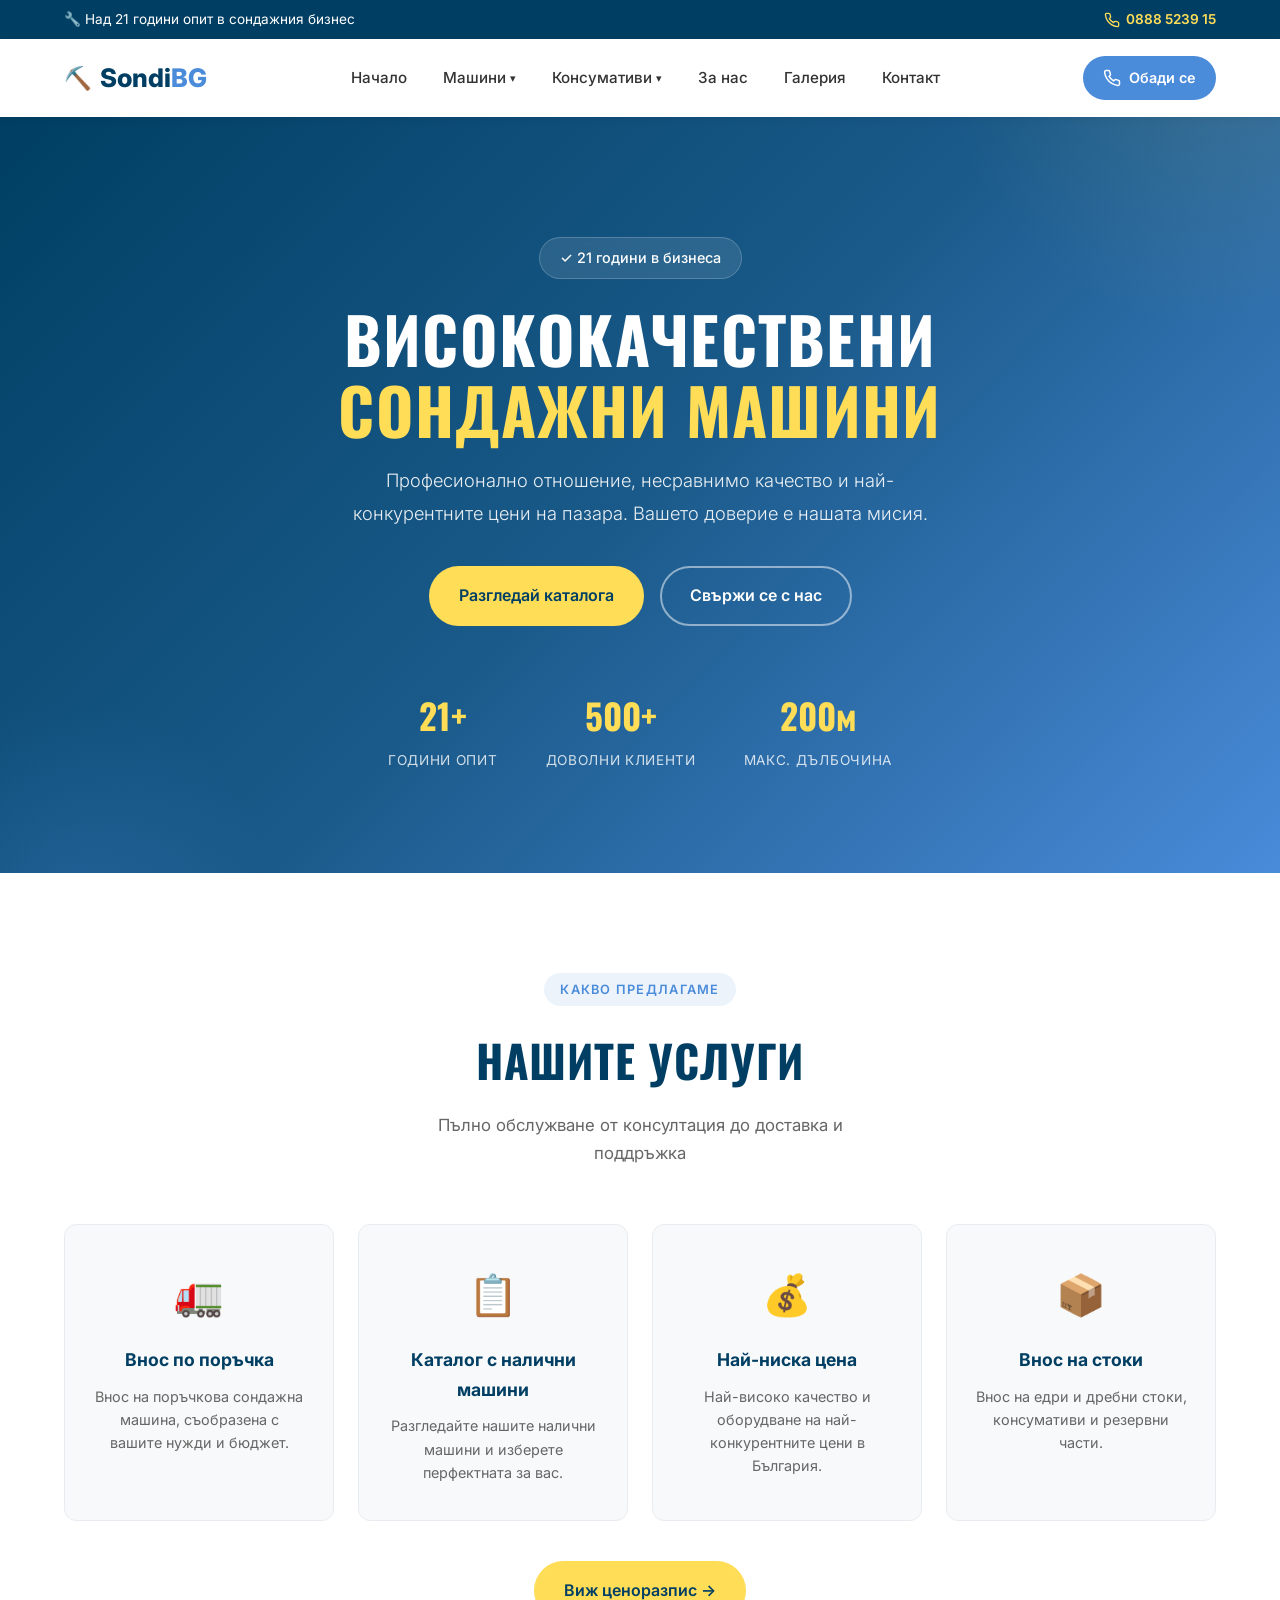
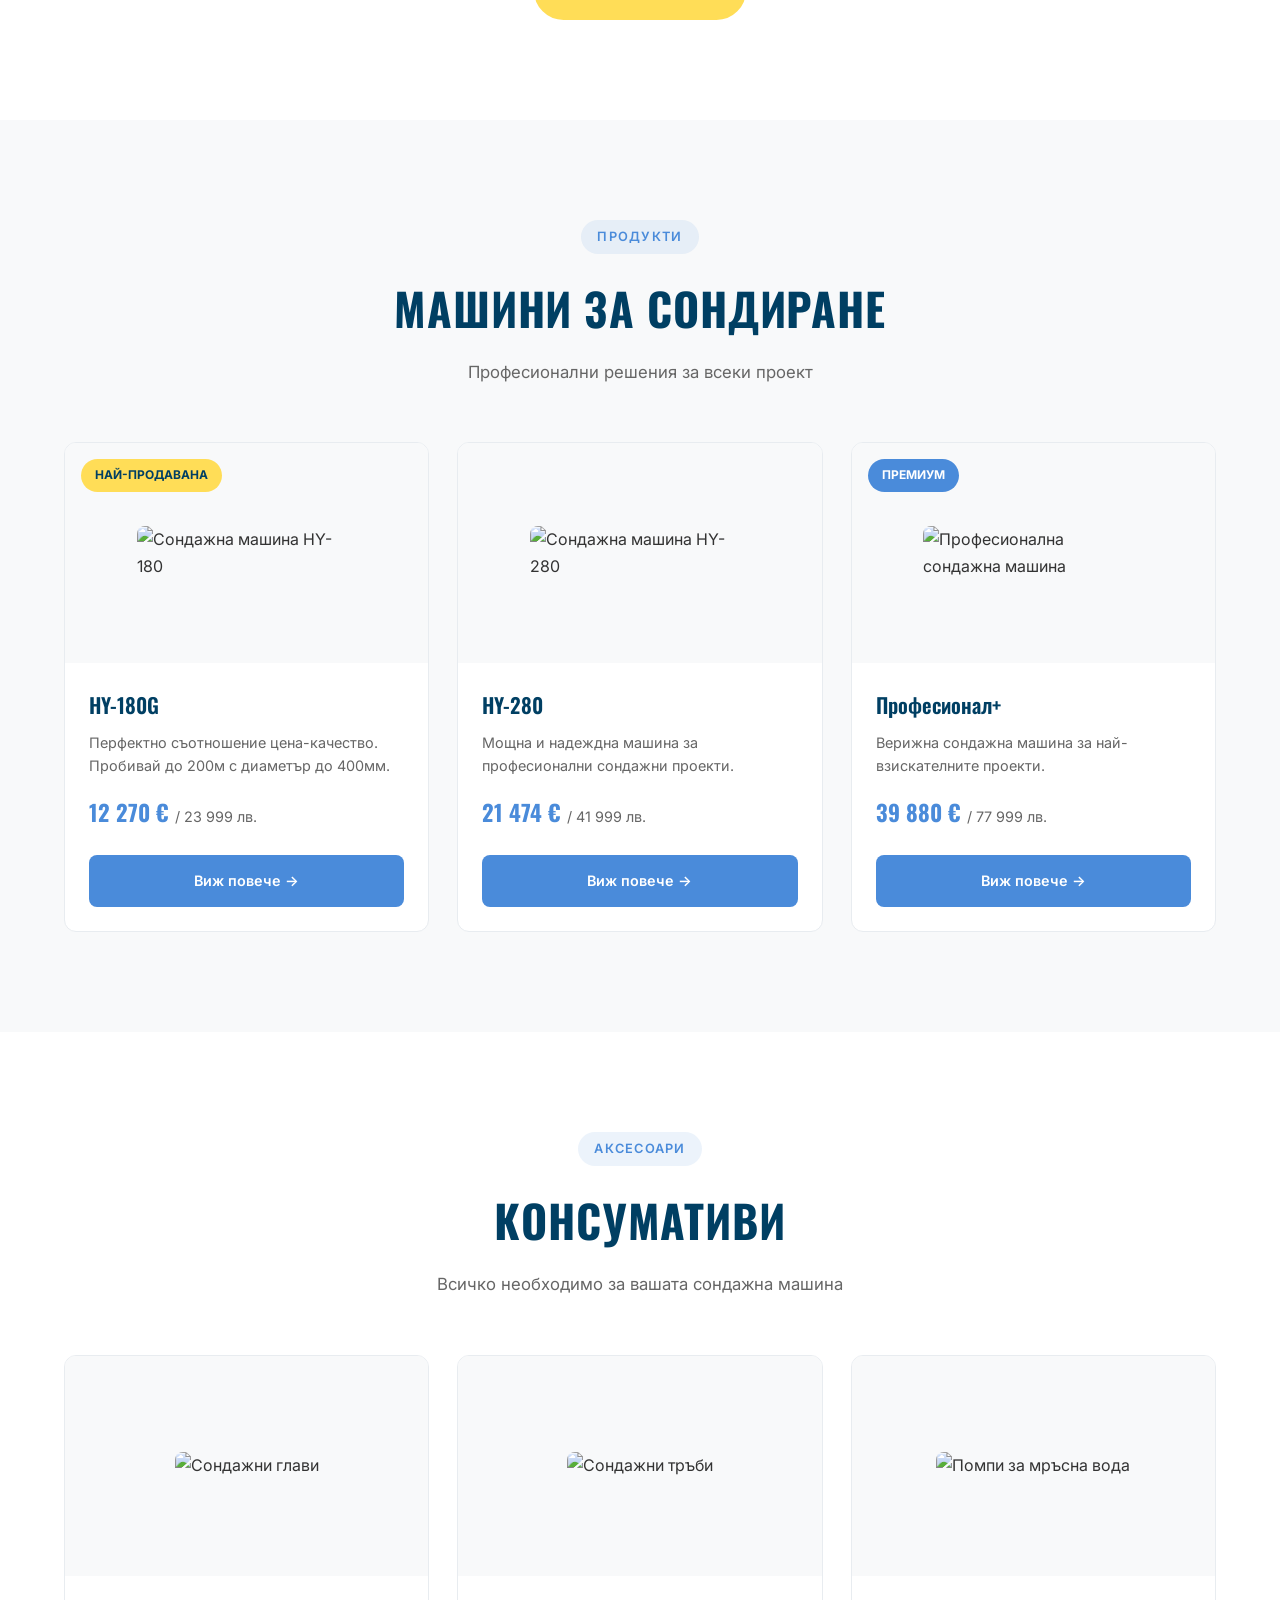
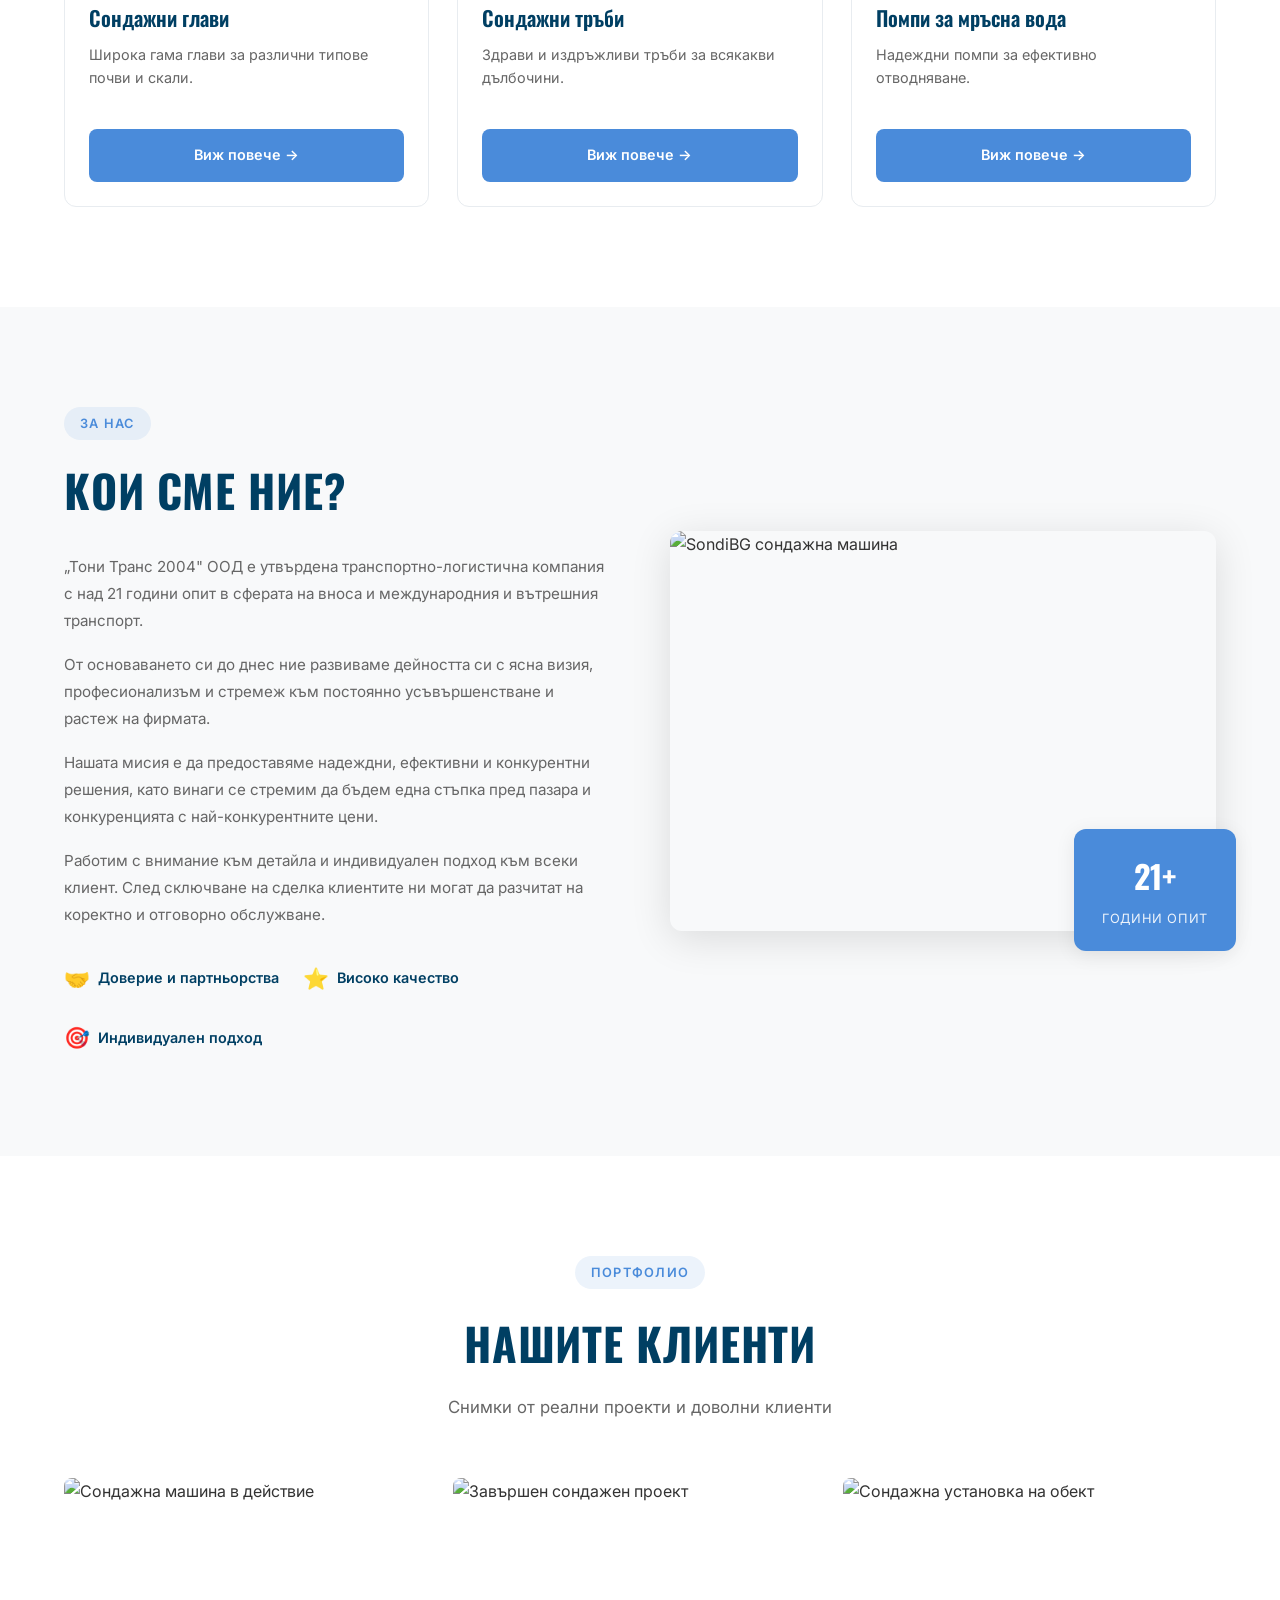
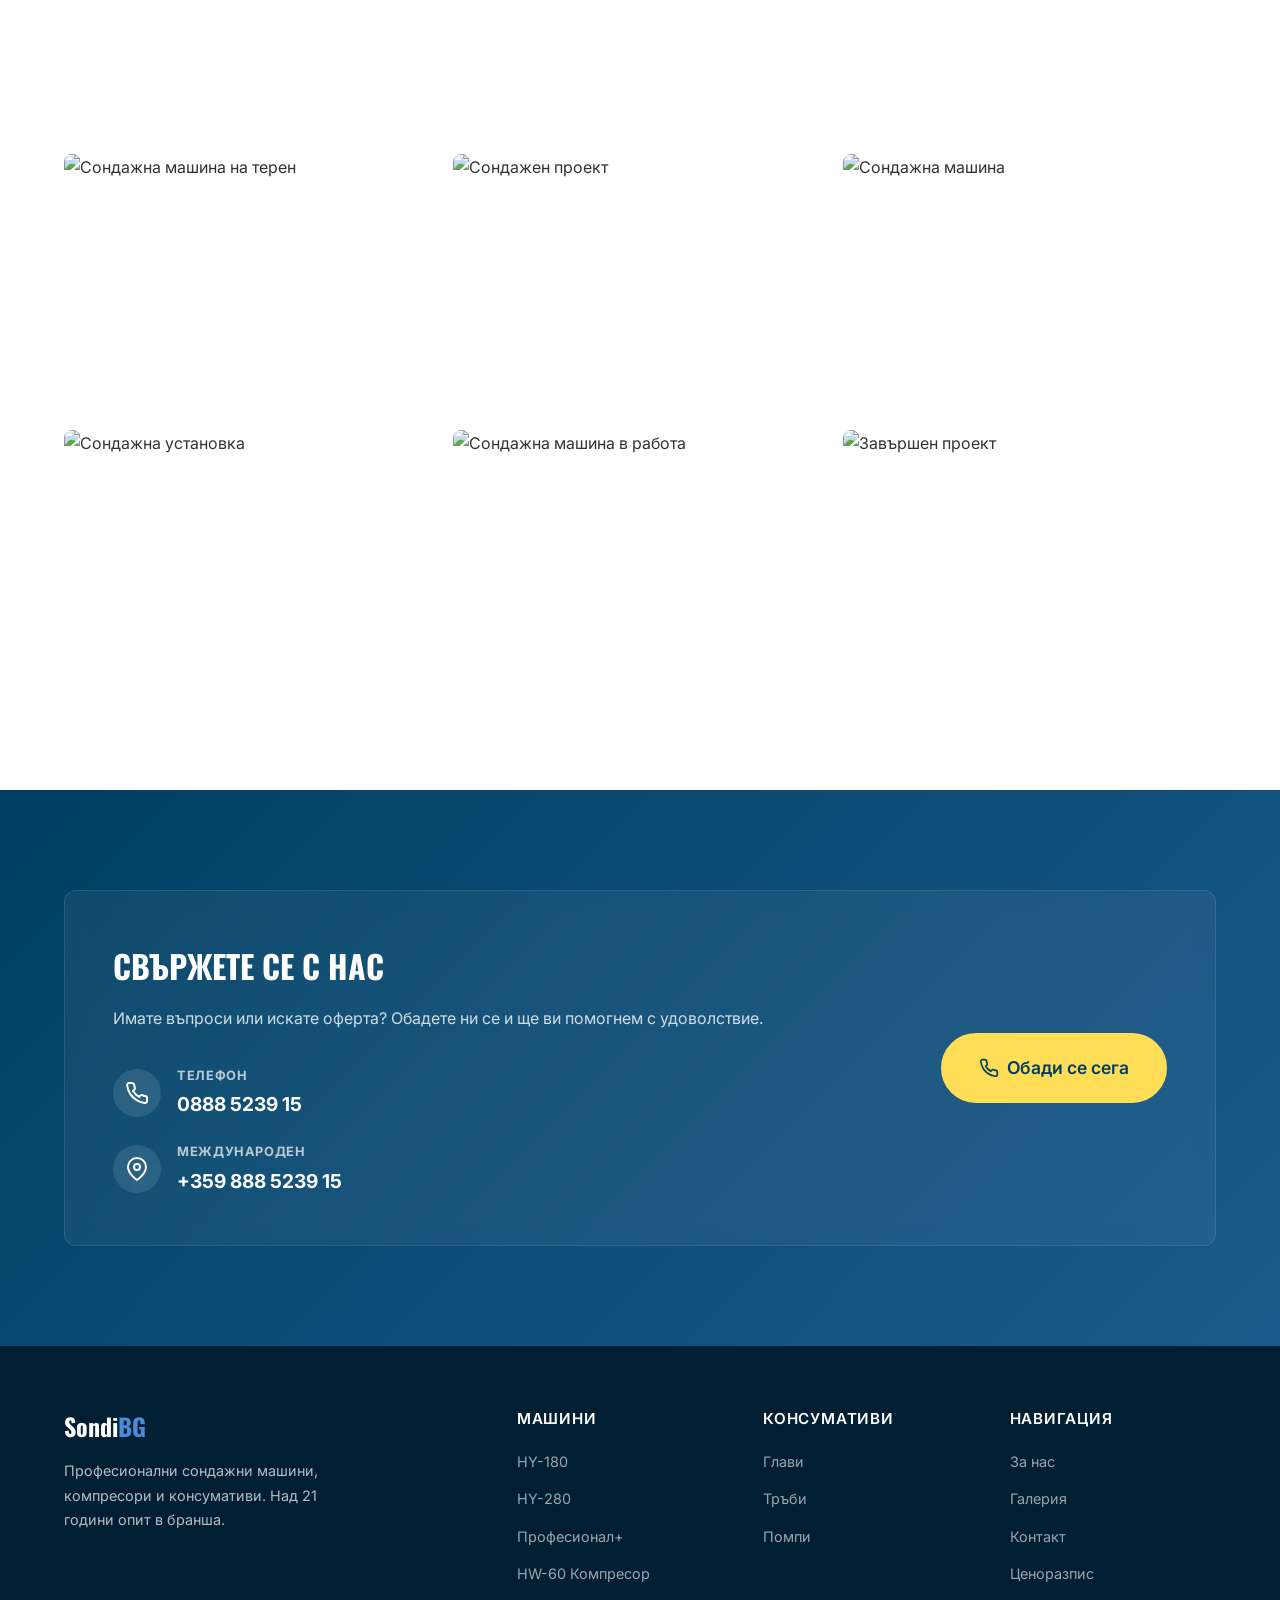
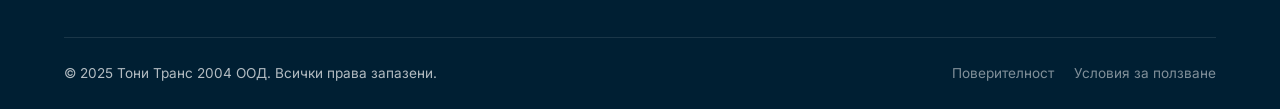
==== index.html @ 7e2c7142 "Add files via upload" ====
<!DOCTYPE html>
<html lang="bg">
<head>
    <meta charset="UTF-8">
    <meta name="viewport" content="width=device-width, initial-scale=1.0">
    <meta http-equiv="X-UA-Compatible" content="IE=edge">
    <meta name="description" content="Професионални сондажни машини за всяка ваша нужда! Над 21 години опит в бранша.">
    <title>SondiBG | Сондажни Машини, Компресори и Консумативи</title>
    <link rel="icon" type="image/png" href="images/favicon.png">
    <link rel="preconnect" href="https://fonts.googleapis.com">
    <link rel="preconnect" href="https://fonts.gstatic.com" crossorigin>
    <link href="https://fonts.googleapis.com/css2?family=Inter:wght@300;400;500;600;700;800;900&family=Oswald:wght@400;500;600;700&display=swap" rel="stylesheet">
    <link rel="stylesheet" href="style.css">
</head>
<body>

    <!-- Top Bar -->
    <div class="top-bar">
        <div class="container top-bar-inner">
            <span class="top-bar-text">🔧 Над 21 години опит в сондажния бизнес</span>
            <a href="tel:+359888523915" class="top-bar-phone">
                <svg width="16" height="16" viewBox="0 0 24 24" fill="none" stroke="currentColor" stroke-width="2">
                    <path d="M22 16.92v3a2 2 0 01-2.18 2 19.79 19.79 0 01-8.63-3.07 19.5 19.5 0 01-6-6 19.79 19.79 0 01-3.07-8.67A2 2 0 014.11 2h3a2 2 0 012 1.72c.127.96.361 1.903.7 2.81a2 2 0 01-.45 2.11L8.09 9.91a16 16 0 006 6l1.27-1.27a2 2 0 012.11-.45c.907.339 1.85.573 2.81.7A2 2 0 0122 16.92z"/>
                </svg>
                0888 5239 15
            </a>
        </div>
    </div>

    <!-- Header / Navigation -->
    <header class="header" id="header">
        <div class="container header-inner">
            <a href="./" class="logo">
                <span class="logo-icon">⛏️</span>
                <span class="logo-text">Sondi<span class="logo-accent">BG</span></span>
            </a>

            <nav class="nav" id="nav">
                <ul class="nav-list">
                    <li class="nav-item">
                        <a href="./" class="nav-link">Начало</a>
                    </li>
                    <li class="nav-item has-dropdown">
                        <a href="#machines" class="nav-link">Машини <span class="arrow">▾</span></a>
                        <ul class="dropdown">
                            <li><a href="./hy180">HY-180</a></li>
                            <li><a href="./hy280">HY-280</a></li>
                            <li><a href="./profesional">Професионал+</a></li>
                            <li><a href="./hw60">HW-60 Компресор</a></li>
                        </ul>
                    </li>
                    <li class="nav-item has-dropdown">
                        <a href="#consumables" class="nav-link">Консумативи <span class="arrow">▾</span></a>
                        <ul class="dropdown">
                            <li><a href="./glavi">Глави</a></li>
                            <li><a href="./trabi">Тръби</a></li>
                            <li><a href="./pompi">Помпи</a></li>
                        </ul>
                    </li>
                    <li class="nav-item"><a href="#about" class="nav-link">За нас</a></li>
                    <li class="nav-item"><a href="#gallery" class="nav-link">Галерия</a></li>
                    <li class="nav-item"><a href="#contact" class="nav-link">Контакт</a></li>
                </ul>
            </nav>

            <a href="tel:+359888523915" class="header-cta">
                <svg width="18" height="18" viewBox="0 0 24 24" fill="none" stroke="currentColor" stroke-width="2">
                    <path d="M22 16.92v3a2 2 0 01-2.18 2 19.79 19.79 0 01-8.63-3.07 19.5 19.5 0 01-6-6 19.79 19.79 0 01-3.07-8.67A2 2 0 014.11 2h3a2 2 0 012 1.72c.127.96.361 1.903.7 2.81a2 2 0 01-.45 2.11L8.09 9.91a16 16 0 006 6l1.27-1.27a2 2 0 012.11-.45c.907.339 1.85.573 2.81.7A2 2 0 0122 16.92z"/>
                </svg>
                Обади се
            </a>

            <button class="mobile-toggle" id="mobileToggle" aria-label="Toggle menu">
                <span></span><span></span><span></span>
            </button>
        </div>
    </header>

    <main>
        <!-- Hero Section -->
        <section class="hero">
            <div class="hero-overlay"></div>
            <div class="container hero-content">
                <span class="hero-badge">✓ 21 години в бизнеса</span>
                <h1 class="hero-title">Висококачествени<br><span class="highlight">Сондажни Машини</span></h1>
                <p class="hero-subtitle">Професионално отношение, несравнимо качество и най-конкурентните цени на пазара. Вашето доверие е нашата мисия.</p>
                <div class="hero-actions">
                    <a href="#machines" class="btn btn-primary">Разгледай каталога</a>
                    <a href="#contact" class="btn btn-outline">Свържи се с нас</a>
                </div>
                <div class="hero-stats">
                    <div class="stat">
                        <span class="stat-number">21+</span>
                        <span class="stat-label">Години опит</span>
                    </div>
                    <div class="stat">
                        <span class="stat-number">500+</span>
                        <span class="stat-label">Доволни клиенти</span>
                    </div>
                    <div class="stat">
                        <span class="stat-number">200м</span>
                        <span class="stat-label">Макс. дълбочина</span>
                    </div>
                </div>
            </div>
        </section>

        <!-- Services / Features -->
        <section class="features" id="services">
            <div class="container">
                <div class="section-header">
                    <span class="section-tag">Какво предлагаме</span>
                    <h2 class="section-title">Нашите услуги</h2>
                    <p class="section-desc">Пълно обслужване от консултация до доставка и поддръжка</p>
                </div>
                <div class="features-grid">
                    <div class="feature-card">
                        <div class="feature-icon">🚛</div>
                        <h3>Внос по поръчка</h3>
                        <p>Внос на поръчкова сондажна машина, съобразена с вашите нужди и бюджет.</p>
                    </div>
                    <div class="feature-card">
                        <div class="feature-icon">📋</div>
                        <h3>Каталог с налични машини</h3>
                        <p>Разгледайте нашите налични машини и изберете перфектната за вас.</p>
                    </div>
                    <div class="feature-card">
                        <div class="feature-icon">💰</div>
                        <h3>Най-ниска цена</h3>
                        <p>Най-високо качество и оборудване на най-конкурентните цени в България.</p>
                    </div>
                    <div class="feature-card">
                        <div class="feature-icon">📦</div>
                        <h3>Внос на стоки</h3>
                        <p>Внос на едри и дребни стоки, консумативи и резервни части.</p>
                    </div>
                </div>
                <div class="features-cta">
                    <a href="list" class="btn btn-primary">Виж ценоразпис →</a>
                </div>
            </div>
        </section>

        <!-- Machines Section -->
        <section class="machines" id="machines">
            <div class="container">
                <div class="section-header">
                    <span class="section-tag">Продукти</span>
                    <h2 class="section-title">Машини за сондиране</h2>
                    <p class="section-desc">Професионални решения за всеки проект</p>
                </div>
                <div class="cards-grid">
                    <div class="product-card">
                        <div class="product-badge">Най-продавана</div>
                        <div class="product-image">
                            <img src="images/hy-180g.JPG" alt="Сондажна машина HY-180">
                        </div>
                        <div class="product-info">
                            <h3>HY-180G</h3>
                            <p class="product-desc">Перфектно съотношение цена-качество. Пробивай до 200м с диаметър до 400мм.</p>
                            <div class="product-price">
                                <span class="price-main">12 270 €</span>
                                <span class="price-local">/ 23 999 лв.</span>
                            </div>
                        </div>
                        <div class="product-footer">
                            <a href="./hy180" class="btn btn-card">Виж повече →</a>
                        </div>
                    </div>

                    <div class="product-card">
                        <div class="product-image">
                            <img src="images/HY-280.JPG" alt="Сондажна машина HY-280">
                        </div>
                        <div class="product-info">
                            <h3>HY-280</h3>
                            <p class="product-desc">Мощна и надеждна машина за професионални сондажни проекти.</p>
                            <div class="product-price">
                                <span class="price-main">21 474 €</span>
                                <span class="price-local">/ 41 999 лв.</span>
                            </div>
                        </div>
                        <div class="product-footer">
                            <a href="./hy280" class="btn btn-card">Виж повече →</a>
                        </div>
                    </div>

                    <div class="product-card">
                        <div class="product-badge premium">Премиум</div>
                        <div class="product-image">
                            <img src="images/professional.JPG" alt="Професионална сондажна машина">
                        </div>
                        <div class="product-info">
                            <h3>Професионал+</h3>
                            <p class="product-desc">Верижна сондажна машина за най-взискателните проекти.</p>
                            <div class="product-price">
                                <span class="price-main">39 880 €</span>
                                <span class="price-local">/ 77 999 лв.</span>
                            </div>
                        </div>
                        <div class="product-footer">
                            <a href="./profesional" class="btn btn-card">Виж повече →</a>
                        </div>
                    </div>
                </div>
            </div>
        </section>

        <!-- Consumables Section -->
        <section class="consumables" id="consumables">
            <div class="container">
                <div class="section-header">
                    <span class="section-tag">Аксесоари</span>
                    <h2 class="section-title">Консумативи</h2>
                    <p class="section-desc">Всичко необходимо за вашата сондажна машина</p>
                </div>
                <div class="cards-grid">
                    <div class="product-card">
                        <div class="product-image">
                            <img src="images/glava1.JPG" alt="Сондажни глави">
                        </div>
                        <div class="product-info">
                            <h3>Сондажни глави</h3>
                            <p class="product-desc">Широка гама глави за различни типове почви и скали.</p>
                        </div>
                        <div class="product-footer">
                            <a href="./glavi" class="btn btn-card">Виж повече →</a>
                        </div>
                    </div>

                    <div class="product-card">
                        <div class="product-image">
                            <img src="images/trabi.JPG" alt="Сондажни тръби">
                        </div>
                        <div class="product-info">
                            <h3>Сондажни тръби</h3>
                            <p class="product-desc">Здрави и издръжливи тръби за всякакви дълбочини.</p>
                        </div>
                        <div class="product-footer">
                            <a href="./trabi" class="btn btn-card">Виж повече →</a>
                        </div>
                    </div>

                    <div class="product-card">
                        <div class="product-image">
                            <img src="images/pompa.JPG" alt="Помпи за мръсна вода">
                        </div>
                        <div class="product-info">
                            <h3>Помпи за мръсна вода</h3>
                            <p class="product-desc">Надеждни помпи за ефективно отводняване.</p>
                        </div>
                        <div class="product-footer">
                            <a href="./pompi" class="btn btn-card">Виж повече →</a>
                        </div>
                    </div>
                </div>
            </div>
        </section>

        <!-- About Section -->
        <section class="about" id="about">
            <div class="container">
                <div class="about-grid">
                    <div class="about-content">
                        <span class="section-tag">За нас</span>
                        <h2 class="section-title">Кои сме ние?</h2>
                        <p>„Тони Транс 2004" ООД е утвърдена транспортно-логистична компания с над 21 години опит в сферата на вноса и международния и вътрешния транспорт.</p>
                        <p>От основаването си до днес ние развиваме дейността си с ясна визия, професионализъм и стремеж към постоянно усъвършенстване и растеж на фирмата.</p>
                        <p>Нашата мисия е да предоставяме надеждни, ефективни и конкурентни решения, като винаги се стремим да бъдем една стъпка пред пазара и конкуренцията с най-конкурентните цени.</p>
                        <p>Работим с внимание към детайла и индивидуален подход към всеки клиент. След сключване на сделка клиентите ни могат да разчитат на коректно и отговорно обслужване.</p>
                        <div class="about-values">
                            <div class="value-item">
                                <span class="value-icon">🤝</span>
                                <span>Доверие и партньорства</span>
                            </div>
                            <div class="value-item">
                                <span class="value-icon">⭐</span>
                                <span>Високо качество</span>
                            </div>
                            <div class="value-item">
                                <span class="value-icon">🎯</span>
                                <span>Индивидуален подход</span>
                            </div>
                        </div>
                    </div>
                    <div class="about-image">
                        <img src="images/hy-180g.JPG" alt="SondiBG сондажна машина">
                        <div class="about-image-badge">
                            <span class="badge-number">21+</span>
                            <span class="badge-text">години опит</span>
                        </div>
                    </div>
                </div>
            </div>
        </section>

        <!-- Gallery Section -->
        <section class="gallery" id="gallery">
            <div class="container">
                <div class="section-header">
                    <span class="section-tag">Портфолио</span>
                    <h2 class="section-title">Нашите клиенти</h2>
                    <p class="section-desc">Снимки от реални проекти и доволни клиенти</p>
                </div>
                <div class="gallery-grid">
                    <div class="gallery-item"><img src="images/drill1.jpeg" alt="Сондажна машина в действие"></div>
                    <div class="gallery-item"><img src="images/drill2.jpeg" alt="Завършен сондажен проект"></div>
                    <div class="gallery-item"><img src="images/drill3.jpeg" alt="Сондажна установка на обект"></div>
                    <div class="gallery-item"><img src="images/drill4.jpeg" alt="Сондажна машина на терен"></div>
                    <div class="gallery-item"><img src="images/drill5.jpeg" alt="Сондажен проект"></div>
                    <div class="gallery-item"><img src="images/drill6.jpeg" alt="Сондажна машина"></div>
                    <div class="gallery-item"><img src="images/drill7.jpeg" alt="Сондажна установка"></div>
                    <div class="gallery-item"><img src="images/drill9.JPG" alt="Сондажна машина в работа"></div>
                    <div class="gallery-item"><img src="images/drill10.JPG" alt="Завършен проект"></div>
                </div>
            </div>
        </section>

        <!-- Contact / CTA Section -->
        <section class="contact" id="contact">
            <div class="container">
                <div class="contact-card">
                    <div class="contact-info">
                        <h2>Свържете се с нас</h2>
                        <p>Имате въпроси или искате оферта? Обадете ни се и ще ви помогнем с удоволствие.</p>
                        <div class="contact-methods">
                            <a href="tel:+359888523915" class="contact-method">
                                <div class="contact-icon">
                                    <svg width="24" height="24" viewBox="0 0 24 24" fill="none" stroke="currentColor" stroke-width="2">
                                        <path d="M22 16.92v3a2 2 0 01-2.18 2 19.79 19.79 0 01-8.63-3.07 19.5 19.5 0 01-6-6 19.79 19.79 0 01-3.07-8.67A2 2 0 014.11 2h3a2 2 0 012 1.72c.127.96.361 1.903.7 2.81a2 2 0 01-.45 2.11L8.09 9.91a16 16 0 006 6l1.27-1.27a2 2 0 012.11-.45c.907.339 1.85.573 2.81.7A2 2 0 0122 16.92z"/>
                                    </svg>
                                </div>
                                <div>
                                    <strong>Телефон</strong>
                                    <span>0888 5239 15</span>
                                </div>
                            </a>
                            <a href="tel:+359888523915" class="contact-method">
                                <div class="contact-icon">
                                    <svg width="24" height="24" viewBox="0 0 24 24" fill="none" stroke="currentColor" stroke-width="2">
                                        <path d="M21 10c0 7-9 13-9 13s-9-6-9-13a9 9 0 0118 0z"/><circle cx="12" cy="10" r="3"/>
                                    </svg>
                                </div>
                                <div>
                                    <strong>Международен</strong>
                                    <span>+359 888 5239 15</span>
                                </div>
                            </a>
                        </div>
                    </div>
                    <div class="contact-cta">
                        <a href="tel:+359888523915" class="btn btn-primary btn-large">
                            <svg width="20" height="20" viewBox="0 0 24 24" fill="none" stroke="currentColor" stroke-width="2">
                                <path d="M22 16.92v3a2 2 0 01-2.18 2 19.79 19.79 0 01-8.63-3.07 19.5 19.5 0 01-6-6 19.79 19.79 0 01-3.07-8.67A2 2 0 014.11 2h3a2 2 0 012 1.72c.127.96.361 1.903.7 2.81a2 2 0 01-.45 2.11L8.09 9.91a16 16 0 006 6l1.27-1.27a2 2 0 012.11-.45c.907.339 1.85.573 2.81.7A2 2 0 0122 16.92z"/>
                            </svg>
                            Обади се сега
                        </a>
                    </div>
                </div>
            </div>
        </section>
    </main>

    <!-- Footer -->
    <footer class="footer">
        <div class="container">
            <div class="footer-grid">
                <div class="footer-brand">
                    <a href="./" class="footer-logo">Sondi<span>BG</span></a>
                    <p>Професионални сондажни машини, компресори и консумативи. Над 21 години опит в бранша.</p>
                </div>
                <div class="footer-links">
                    <h4>Машини</h4>
                    <ul>
                        <li><a href="./hy180">HY-180</a></li>
                        <li><a href="./hy280">HY-280</a></li>
                        <li><a href="./profesional">Професионал+</a></li>
                        <li><a href="./hw60">HW-60 Компресор</a></li>
                    </ul>
                </div>
                <div class="footer-links">
                    <h4>Консумативи</h4>
                    <ul>
                        <li><a href="./glavi">Глави</a></li>
                        <li><a href="./trabi">Тръби</a></li>
                        <li><a href="./pompi">Помпи</a></li>
                    </ul>
                </div>
                <div class="footer-links">
                    <h4>Навигация</h4>
                    <ul>
                        <li><a href="#about">За нас</a></li>
                        <li><a href="#gallery">Галерия</a></li>
                        <li><a href="#contact">Контакт</a></li>
                        <li><a href="list">Ценоразпис</a></li>
                    </ul>
                </div>
            </div>
            <div class="footer-bottom">
                <p>&copy; 2025 Тони Транс 2004 ООД. Всички права запазени.</p>
                <div class="footer-legal">
                    <a href="#">Поверителност</a>
                    <a href="#">Условия за ползване</a>
                </div>
            </div>
        </div>
    </footer>

    <!-- Lightbox -->
    <div id="lightbox-overlay" class="lightbox" style="display:none;">
        <button class="lightbox-close" aria-label="Затвори">×</button>
        <img id="lightbox-img" src="" alt="Увеличена снимка">
        <div class="lightbox-nav">
            <button class="lightbox-prev" aria-label="Предишна">‹</button>
            <button class="lightbox-next" aria-label="Следваща">›</button>
        </div>
    </div>

    <script src="index.js"></script>
</body>
</html>
---- style.css ----
/* ============================================
   SondiBG - Professional Stylesheet
   Colors: #4a8bda (primary), #003f63 (dark), 
           #ffdd57 (accent), #f8f9fa (bg)
   ============================================ */

/* === CSS Variables === */
:root {
    --primary: #4a8bda;
    --primary-dark: #3a74b8;
    --primary-light: #6ba3e8;
    --dark: #003f63;
    --accent: #ffdd57;
    --accent-hover: #ffc107;
    --bg: #f8f9fa;
    --white: #ffffff;
    --text: #333333;
    --text-light: #666666;
    --border: #e8ecf0;
    --shadow-sm: 0 2px 8px rgba(0, 0, 0, 0.06);
    --shadow-md: 0 4px 20px rgba(0, 0, 0, 0.08);
    --shadow-lg: 0 8px 40px rgba(0, 0, 0, 0.12);
    --radius: 12px;
    --radius-sm: 8px;
    --transition: all 0.3s cubic-bezier(0.4, 0, 0.2, 1);
}

/* === Reset & Base === */
*, *::before, *::after {
    margin: 0;
    padding: 0;
    box-sizing: border-box;
}

html {
    scroll-behavior: smooth;
    scroll-padding-top: 80px;
}

body {
    font-family: 'Inter', -apple-system, BlinkMacSystemFont, sans-serif;
    line-height: 1.7;
    color: var(--text);
    background-color: var(--bg);
    -webkit-font-smoothing: antialiased;
}

img {
    max-width: 100%;
    height: auto;
    display: block;
}

a {
    text-decoration: none;
    color: inherit;
    transition: var(--transition);
}

ul {
    list-style: none;
}

.container {
    width: 100%;
    max-width: 1200px;
    margin: 0 auto;
    padding: 0 24px;
}

/* === Top Bar === */
.top-bar {
    background: var(--dark);
    color: var(--white);
    padding: 8px 0;
    font-size: 0.85rem;
}

.top-bar-inner {
    display: flex;
    justify-content: space-between;
    align-items: center;
}

.top-bar-phone {
    display: flex;
    align-items: center;
    gap: 6px;
    color: var(--accent);
    font-weight: 600;
}

.top-bar-phone:hover {
    color: var(--white);
}

/* === Header === */
.header {
    background: var(--white);
    position: sticky;
    top: 0;
    z-index: 1000;
    box-shadow: var(--shadow-sm);
    transition: var(--transition);
}

.header.scrolled {
    box-shadow: var(--shadow-md);
}

.header-inner {
    display: flex;
    align-items: center;
    justify-content: space-between;
    padding-top: 16px;
    padding-bottom: 16px;
    gap: 24px;
}

.logo {
    display: flex;
    align-items: center;
    gap: 8px;
    font-size: 1.6rem;
    font-weight: 800;
    color: var(--dark);
}

.logo-icon {
    font-size: 1.4rem;
}

.logo-accent {
    color: var(--primary);
}

/* === Navigation === */
.nav-list {
    display: flex;
    align-items: center;
    gap: 4px;
}

.nav-link {
    display: flex;
    align-items: center;
    gap: 4px;
    padding: 10px 16px;
    font-size: 0.95rem;
    font-weight: 500;
    color: var(--text);
    border-radius: var(--radius-sm);
    transition: var(--transition);
}

.nav-link:hover {
    color: var(--primary);
    background: rgba(74, 139, 218, 0.08);
}

.arrow {
    font-size: 0.7rem;
    transition: transform 0.3s;
}

.has-dropdown:hover .arrow {
    transform: rotate(180deg);
}

/* Dropdown */
.has-dropdown {
    position: relative;
}

.dropdown {
    position: absolute;
    top: calc(100% + 8px);
    left: 0;
    background: var(--white);
    border-radius: var(--radius-sm);
    box-shadow: var(--shadow-lg);
    padding: 8px;
    min-width: 200px;
    opacity: 0;
    visibility: hidden;
    transform: translateY(10px);
    transition: var(--transition);
    border: 1px solid var(--border);
}

.has-dropdown:hover .dropdown {
    opacity: 1;
    visibility: visible;
    transform: translateY(0);
}

.dropdown li a {
    display: block;
    padding: 10px 16px;
    font-size: 0.9rem;
    color: var(--text);
    border-radius: 6px;
    transition: var(--transition);
}

.dropdown li a:hover {
    background: rgba(74, 139, 218, 0.1);
    color: var(--primary);
    padding-left: 20px;
}

/* Header CTA */
.header-cta {
    display: flex;
    align-items: center;
    gap: 8px;
    padding: 10px 20px;
    background: var(--primary);
    color: var(--white);
    font-weight: 600;
    font-size: 0.9rem;
    border-radius: 50px;
    transition: var(--transition);
}

.header-cta:hover {
    background: var(--primary-dark);
    transform: translateY(-1px);
    box-shadow: 0 4px 12px rgba(74, 139, 218, 0.4);
}

/* Mobile Toggle */
.mobile-toggle {
    display: none;
    flex-direction: column;
    gap: 5px;
    background: none;
    border: none;
    cursor: pointer;
    padding: 8px;
}

.mobile-toggle span {
    width: 24px;
    height: 2.5px;
    background: var(--dark);
    border-radius: 2px;
    transition: var(--transition);
}

/* === Hero Section === */
.hero {
    position: relative;
    padding: 120px 0 100px;
    background: linear-gradient(135deg, var(--dark) 0%, #1a5a8a 50%, var(--primary) 100%);
    overflow: hidden;
}

.hero::before {
    content: '';
    position: absolute;
    top: -50%;
    right: -20%;
    width: 600px;
    height: 600px;
    background: radial-gradient(circle, rgba(255, 221, 87, 0.1) 0%, transparent 70%);
    border-radius: 50%;
}

.hero::after {
    content: '';
    position: absolute;
    bottom: -30%;
    left: -10%;
    width: 400px;
    height: 400px;
    background: radial-gradient(circle, rgba(74, 139, 218, 0.2) 0%, transparent 70%);
    border-radius: 50%;
}

.hero-overlay {
    position: absolute;
    inset: 0;
    background: url('hero-bg.jpg') no-repeat center/cover;
    opacity: 0.1;
    mix-blend-mode: overlay;
}

.hero-content {
    position: relative;
    z-index: 2;
    text-align: center;
    color: var(--white);
}

.hero-badge {
    display: inline-block;
    padding: 8px 20px;
    background: rgba(255, 255, 255, 0.1);
    border: 1px solid rgba(255, 255, 255, 0.2);
    border-radius: 50px;
    font-size: 0.9rem;
    font-weight: 500;
    margin-bottom: 24px;
    backdrop-filter: blur(10px);
}

.hero-title {
    font-family: 'Oswald', sans-serif;
    font-size: clamp(2.5rem, 6vw, 4rem);
    font-weight: 700;
    line-height: 1.1;
    margin-bottom: 20px;
    text-transform: uppercase;
    letter-spacing: 0.02em;
}

.hero-title .highlight {
    color: var(--accent);
}

.hero-subtitle {
    font-size: 1.15rem;
    max-width: 600px;
    margin: 0 auto 36px;
    opacity: 0.9;
    line-height: 1.8;
    font-weight: 300;
}

.hero-actions {
    display: flex;
    gap: 16px;
    justify-content: center;
    flex-wrap: wrap;
    margin-bottom: 60px;
}

.hero-stats {
    display: flex;
    justify-content: center;
    gap: 48px;
    flex-wrap: wrap;
}

.stat {
    text-align: center;
}

.stat-number {
    display: block;
    font-family: 'Oswald', sans-serif;
    font-size: 2.2rem;
    font-weight: 700;
    color: var(--accent);
}

.stat-label {
    font-size: 0.85rem;
    opacity: 0.8;
    text-transform: uppercase;
    letter-spacing: 0.05em;
}

/* === Buttons === */
.btn {
    display: inline-flex;
    align-items: center;
    gap: 8px;
    padding: 14px 28px;
    font-size: 1rem;
    font-weight: 600;
    border-radius: 50px;
    cursor: pointer;
    transition: var(--transition);
    border: 2px solid transparent;
}

.btn-primary {
    background: var(--accent);
    color: var(--dark);
    border-color: var(--accent);
}

.btn-primary:hover {
    background: var(--accent-hover);
    border-color: var(--accent-hover);
    transform: translateY(-2px);
    box-shadow: 0 6px 20px rgba(255, 221, 87, 0.4);
}

.btn-outline {
    background: transparent;
    color: var(--white);
    border-color: rgba(255, 255, 255, 0.5);
}

.btn-outline:hover {
    background: var(--white);
    color: var(--dark);
    border-color: var(--white);
    transform: translateY(-2px);
}

.btn-card {
    background: var(--primary);
    color: var(--white);
    padding: 12px 24px;
    font-size: 0.9rem;
    width: 100%;
    justify-content: center;
    border-radius: var(--radius-sm);
}

.btn-card:hover {
    background: var(--primary-dark);
    transform: translateY(-1px);
}

.btn-large {
    padding: 18px 36px;
    font-size: 1.1rem;
}

/* === Section Headers === */
.section-header {
    text-align: center;
    margin-bottom: 56px;
}

.section-tag {
    display: inline-block;
    padding: 6px 16px;
    background: rgba(74, 139, 218, 0.1);
    color: var(--primary);
    font-size: 0.8rem;
    font-weight: 600;
    text-transform: uppercase;
    letter-spacing: 0.1em;
    border-radius: 50px;
    margin-bottom: 16px;
}

.section-title {
    font-family: 'Oswald', sans-serif;
    font-size: clamp(2rem, 4vw, 2.8rem);
    font-weight: 700;
    color: var(--dark);
    text-transform: uppercase;
    letter-spacing: 0.02em;
    margin-bottom: 12px;
}

.section-desc {
    font-size: 1.05rem;
    color: var(--text-light);
    max-width: 500px;
    margin: 0 auto;
}

/* === Features Section === */
.features {
    padding: 100px 0;
    background: var(--white);
}

.features-grid {
    display: grid;
    grid-template-columns: repeat(auto-fit, minmax(250px, 1fr));
    gap: 24px;
    margin-bottom: 40px;
}

.feature-card {
    padding: 36px 28px;
    background: var(--bg);
    border-radius: var(--radius);
    border: 1px solid var(--border);
    transition: var(--transition);
    text-align: center;
}

.feature-card:hover {
    transform: translateY(-4px);
    box-shadow: var(--shadow-md);
    border-color: var(--primary-light);
}

.feature-icon {
    font-size: 2.5rem;
    margin-bottom: 16px;
}

.feature-card h3 {
    font-size: 1.1rem;
    font-weight: 700;
    color: var(--dark);
    margin-bottom: 10px;
}

.feature-card p {
    font-size: 0.9rem;
    color: var(--text-light);
    line-height: 1.6;
}

.features-cta {
    text-align: center;
}

/* === Product Cards === */
.machines {
    padding: 100px 0;
    background: var(--bg);
}

.consumables {
    padding: 100px 0;
    background: var(--white);
}

.cards-grid {
    display: grid;
    grid-template-columns: repeat(auto-fit, minmax(320px, 1fr));
    gap: 28px;
}

.product-card {
    background: var(--white);
    border-radius: var(--radius);
    overflow: hidden;
    border: 1px solid var(--border);
    transition: var(--transition);
    display: flex;
    flex-direction: column;
    position: relative;
}

.product-card:hover {
    transform: translateY(-6px);
    box-shadow: var(--shadow-lg);
    border-color: var(--primary-light);
}

.product-badge {
    position: absolute;
    top: 16px;
    left: 16px;
    padding: 6px 14px;
    background: var(--accent);
    color: var(--dark);
    font-size: 0.75rem;
    font-weight: 700;
    text-transform: uppercase;
    border-radius: 50px;
    z-index: 2;
}

.product-badge.premium {
    background: var(--primary);
    color: var(--white);
}

.product-image {
    padding: 24px;
    display: flex;
    align-items: center;
    justify-content: center;
    background: var(--bg);
    min-height: 220px;
}

.product-image img {
    max-width: 220px;
    max-height: 200px;
    object-fit: contain;
    border-radius: var(--radius-sm);
    transition: var(--transition);
}

.product-card:hover .product-image img {
    transform: scale(1.05);
}

.product-info {
    padding: 24px;
    flex: 1;
}

.product-info h3 {
    font-family: 'Oswald', sans-serif;
    font-size: 1.3rem;
    font-weight: 600;
    color: var(--dark);
    margin-bottom: 8px;
}

.product-desc {
    font-size: 0.9rem;
    color: var(--text-light);
    line-height: 1.6;
    margin-bottom: 16px;
}

.product-price {
    display: flex;
    align-items: baseline;
    gap: 6px;
}

.price-main {
    font-family: 'Oswald', sans-serif;
    font-size: 1.4rem;
    font-weight: 700;
    color: var(--primary);
}

.price-local {
    font-size: 0.9rem;
    color: var(--text-light);
}

.product-footer {
    padding: 0 24px 24px;
}

/* === About Section === */
.about {
    padding: 100px 0;
    background: var(--bg);
}

.about-grid {
    display: grid;
    grid-template-columns: 1fr 1fr;
    gap: 60px;
    align-items: center;
}

.about-content .section-tag {
    margin-bottom: 12px;
}

.about-content .section-title {
    text-align: left;
    margin-bottom: 24px;
}

.about-content p {
    color: var(--text-light);
    margin-bottom: 16px;
    font-size: 0.95rem;
    line-height: 1.8;
}

.about-values {
    display: flex;
    gap: 24px;
    margin-top: 32px;
    flex-wrap: wrap;
}

.value-item {
    display: flex;
    align-items: center;
    gap: 8px;
    font-weight: 600;
    font-size: 0.9rem;
    color: var(--dark);
}

.value-icon {
    font-size: 1.3rem;
}

.about-image {
    position: relative;
}

.about-image img {
    border-radius: var(--radius);
    box-shadow: var(--shadow-lg);
    width: 100%;
    height: 400px;
    object-fit: cover;
}

.about-image-badge {
    position: absolute;
    bottom: -20px;
    right: -20px;
    background: var(--primary);
    color: var(--white);
    padding: 20px 28px;
    border-radius: var(--radius);
    text-align: center;
    box-shadow: var(--shadow-md);
}

.badge-number {
    display: block;
    font-family: 'Oswald', sans-serif;
    font-size: 2rem;
    font-weight: 700;
}

.badge-text {
    font-size: 0.8rem;
    text-transform: uppercase;
    letter-spacing: 0.05em;
    opacity: 0.9;
}

/* === Gallery === */
.gallery {
    padding: 100px 0;
    background: var(--white);
}

.gallery-grid {
    display: grid;
    grid-template-columns: repeat(auto-fill, minmax(280px, 1fr));
    gap: 16px;
}

.gallery-item {
    border-radius: var(--radius-sm);
    overflow: hidden;
    cursor: pointer;
    position: relative;
}

.gallery-item img {
    width: 100%;
    height: 260px;
    object-fit: cover;
    transition: var(--transition);
}

.gallery-item::after {
    content: '🔍';
    position: absolute;
    inset: 0;
    display: flex;
    align-items: center;
    justify-content: center;
    background: rgba(0, 63, 99, 0.5);
    font-size: 2rem;
    opacity: 0;
    transition: var(--transition);
}

.gallery-item:hover img {
    transform: scale(1.08);
}

.gallery-item:hover::after {
    opacity: 1;
}

/* === Contact Section === */
.contact {
    padding: 100px 0;
    background: linear-gradient(135deg, var(--dark) 0%, #1a5a8a 100%);
}

.contact-card {
    display: grid;
    grid-template-columns: 1fr auto;
    gap: 48px;
    align-items: center;
    background: rgba(255, 255, 255, 0.05);
    border: 1px solid rgba(255, 255, 255, 0.1);
    border-radius: var(--radius);
    padding: 48px;
    backdrop-filter: blur(10px);
}

.contact-info h2 {
    font-family: 'Oswald', sans-serif;
    font-size: 2rem;
    color: var(--white);
    text-transform: uppercase;
    margin-bottom: 12px;
}

.contact-info > p {
    color: rgba(255, 255, 255, 0.8);
    margin-bottom: 32px;
    font-size: 1rem;
}

.contact-methods {
    display: flex;
    flex-direction: column;
    gap: 20px;
}

.contact-method {
    display: flex;
    align-items: center;
    gap: 16px;
    color: var(--white);
}

.contact-method:hover {
    color: var(--accent);
}

.contact-icon {
    width: 48px;
    height: 48px;
    display: flex;
    align-items: center;
    justify-content: center;
    background: rgba(255, 255, 255, 0.1);
    border-radius: 50%;
    flex-shrink: 0;
}

.contact-method strong {
    display: block;
    font-size: 0.8rem;
    text-transform: uppercase;
    letter-spacing: 0.05em;
    opacity: 0.7;
    margin-bottom: 2px;
}

.contact-method span {
    font-size: 1.2rem;
    font-weight: 700;
}

/* === Footer === */
.footer {
    background: #001f33;
    color: rgba(255, 255, 255, 0.7);
    padding: 60px 0 0;
}

.footer-grid {
    display: grid;
    grid-template-columns: 2fr 1fr 1fr 1fr;
    gap: 40px;
    padding-bottom: 40px;
    border-bottom: 1px solid rgba(255, 255, 255, 0.1);
}

.footer-logo {
    font-family: 'Oswald', sans-serif;
    font-size: 1.5rem;
    font-weight: 700;
    color: var(--white);
    display: inline-block;
    margin-bottom: 12px;
}

.footer-logo span {
    color: var(--primary);
}

.footer-brand p {
    font-size: 0.9rem;
    line-height: 1.7;
    max-width: 300px;
}

.footer-links h4 {
    color: var(--white);
    font-size: 0.95rem;
    font-weight: 600;
    margin-bottom: 16px;
    text-transform: uppercase;
    letter-spacing: 0.05em;
}

.footer-links ul li {
    margin-bottom: 10px;
}

.footer-links ul li a {
    font-size: 0.9rem;
    color: rgba(255, 255, 255, 0.6);
    transition: var(--transition);
}

.footer-links ul li a:hover {
    color: var(--accent);
    padding-left: 4px;
}

.footer-bottom {
    display: flex;
    justify-content: space-between;
    align-items: center;
    padding: 24px 0;
    font-size: 0.85rem;
}

.footer-legal {
    display: flex;
    gap: 20px;
}

.footer-legal a {
    color: rgba(255, 255, 255, 0.5);
}

.footer-legal a:hover {
    color: var(--accent);
}

/* === Lightbox === */
.lightbox {
    position: fixed;
    inset: 0;
    background: rgba(0, 0, 0, 0.92);
    display: flex;
    align-items: center;
    justify-content: center;
    z-index: 10000;
    backdrop-filter: blur(4px);
}

.lightbox img {
    max-width: 85%;
    max-height: 85vh;
    border-radius: var(--radius-sm);
    box-shadow: 0 0 40px rgba(0, 0, 0, 0.5);
}

.lightbox-close {
    position: absolute;
    top: 24px;
    right: 32px;
    background: none;
    border: none;
    color: var(--white);
    font-size: 2.5rem;
    cursor: pointer;
    transition: var(--transition);
    line-height: 1;
}

.lightbox-close:hover {
    color: var(--accent);
    transform: rotate(90deg);
}

.lightbox-nav {
    position: absolute;
    top: 50%;
    width: 100%;
    display: flex;
    justify-content: space-between;
    transform: translateY(-50%);
    padding: 0 20px;
}

.lightbox-prev,
.lightbox-next {
    background: rgba(255, 255, 255, 0.1);
    border: none;
    color: var(--white);
    font-size: 2rem;
    width: 50px;
    height: 50px;
    border-radius: 50%;
    cursor: pointer;
    transition: var(--transition);
    display: flex;
    align-items: center;
    justify-content: center;
}

.lightbox-prev:hover,
.lightbox-next:hover {
    background: var(--primary);
    transform: scale(1.1);
}

/* === Scroll Reveal Animation === */
.scroll-reveal {
    opacity: 0;
    transform: translateY(30px);
    transition: opacity 0.7s ease-out, transform 0.7s ease-out;
}

.scroll-reveal.revealed {
    opacity: 1;
    transform: translateY(0);
}

/* === Responsive Design === */
@media (max-width: 1024px) {
    .about-grid {
        grid-template-columns: 1fr;
        gap: 40px;
    }

    .about-image {
        order: -1;
    }

    .footer-grid {
        grid-template-columns: 1fr 1fr;
    }
}

@media (max-width: 768px) {
    .top-bar-text {
        display: none;
    }

    .top-bar-inner {
        justify-content: center;
    }

    .header-cta {
        display: none;
    }

    .mobile-toggle {
        display: flex;
    }

    .nav {
        position: fixed;
        top: 0;
        right: -100%;
        width: 80%;
        max-width: 320px;
        height: 100vh;
        background: var(--white);
        box-shadow: var(--shadow-lg);
        padding: 80px 24px 24px;
        transition: right 0.3s ease;
        z-index: 999;
        overflow-y: auto;
    }

    .nav.active {
        right: 0;
    }

    .nav-list {
        flex-direction: column;
        align-items: stretch;
        gap: 4px;
    }

    .nav-link {
        padding: 14px 16px;
        font-size: 1rem;
    }

    .dropdown {
        position: static;
        opacity: 1;
        visibility: visible;
        transform: none;
        box-shadow: none;
        border: none;
        padding-left: 16px;
        display: none;
    }

    .has-dropdown.active .dropdown {
        display: block;
    }

    .hero {
        padding: 80px 0 60px;
    }

    .hero-stats {
        gap: 24px;
    }

    .cards-grid {
        grid-template-columns: 1fr;
    }

    .contact-card {
        grid-template-columns: 1fr;
        text-align: center;
        padding: 32px 24px;
    }

    .contact-methods {
        align-items: center;
    }

    .contact-cta {
        text-align: center;
    }

    .gallery-grid {
        grid-template-columns: repeat(auto-fill, minmax(200px, 1fr));
    }

    .footer-grid {
        grid-template-columns: 1fr;
        gap: 32px;
    }

    .footer-bottom {
        flex-direction: column;
        gap: 12px;
        text-align: center;
    }

    .about-image-badge {
        right: 10px;
        bottom: -10px;
    }
}

@media (max-width: 480px) {
    .container {
        padding: 0 16px;
    }

    .hero-title {
        font-size: 2rem;
    }

    .hero-actions {
        flex-direction: column;
        align-items: center;
    }

    .features-grid {
        grid-template-columns: 1fr;
    }

    .gallery-grid {
        grid-template-columns: 1fr;
    }

    .gallery-item img {
        height: 220px;
    }
}
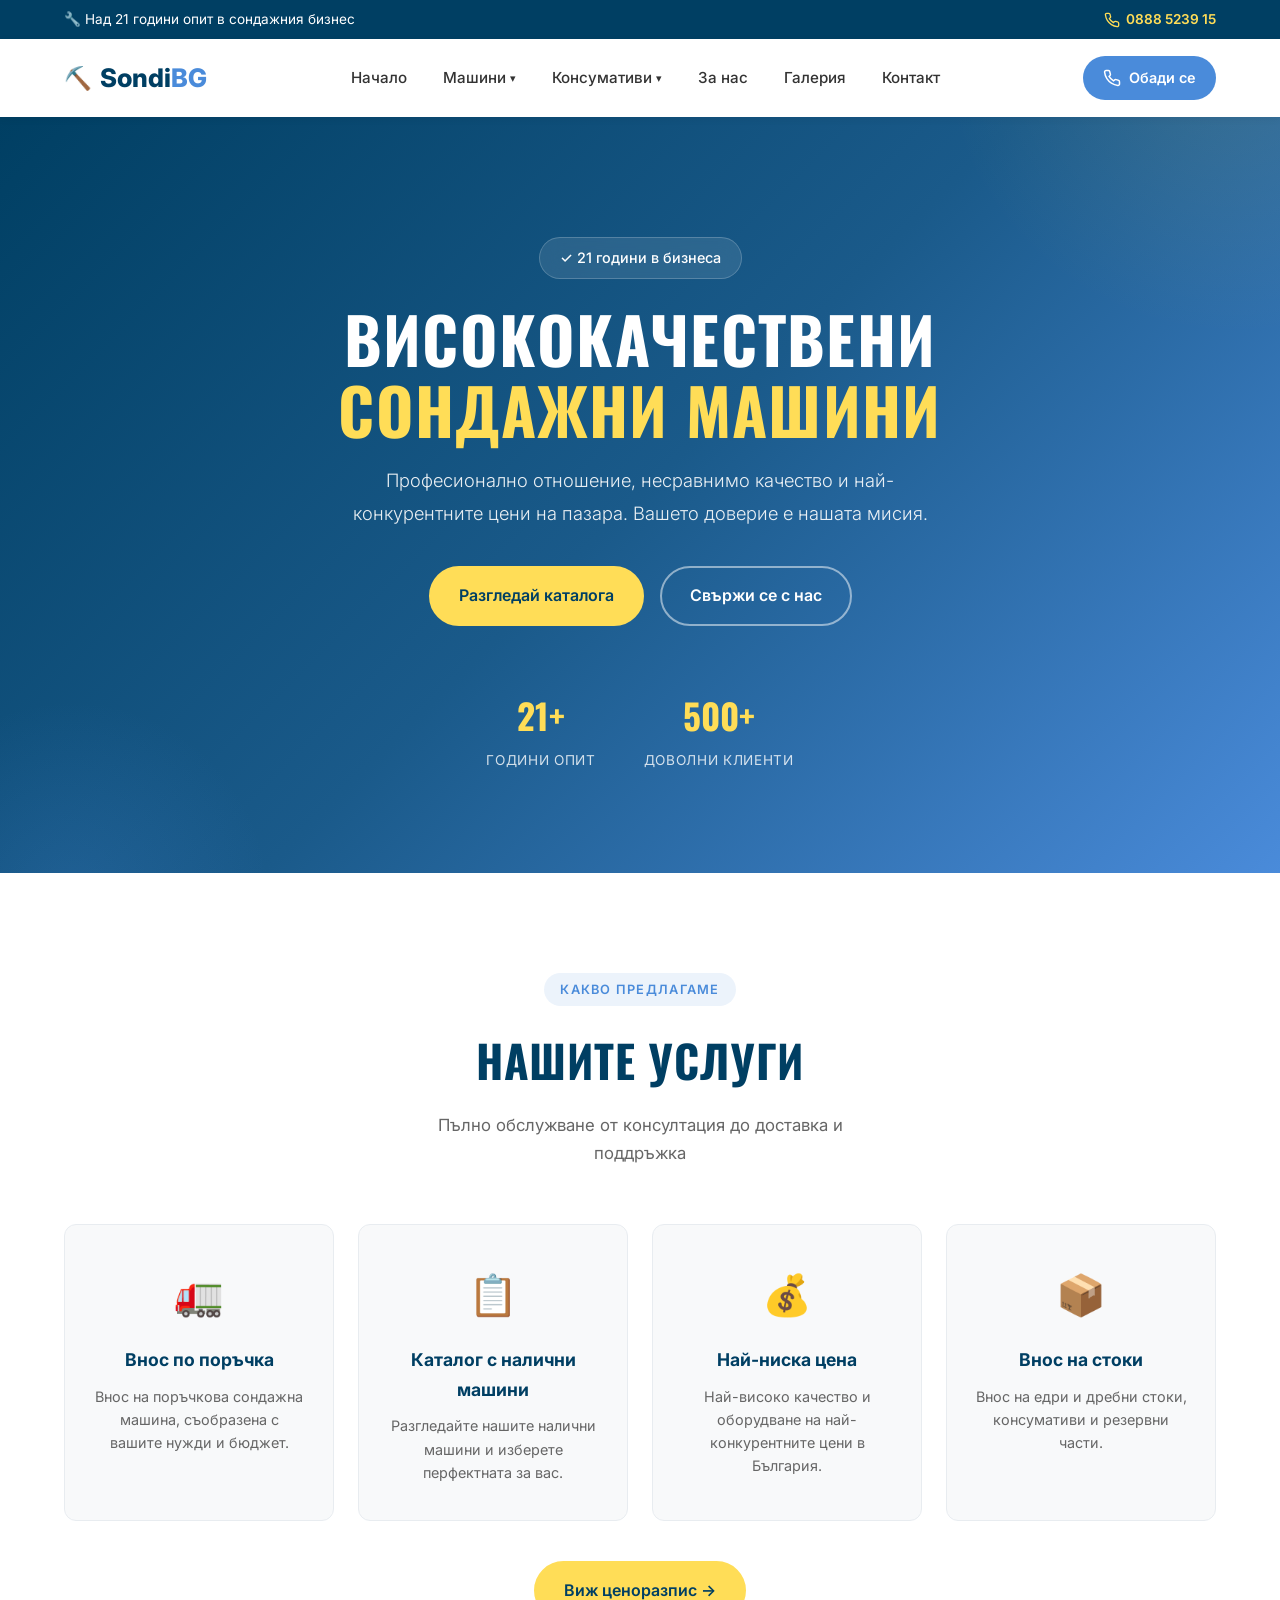
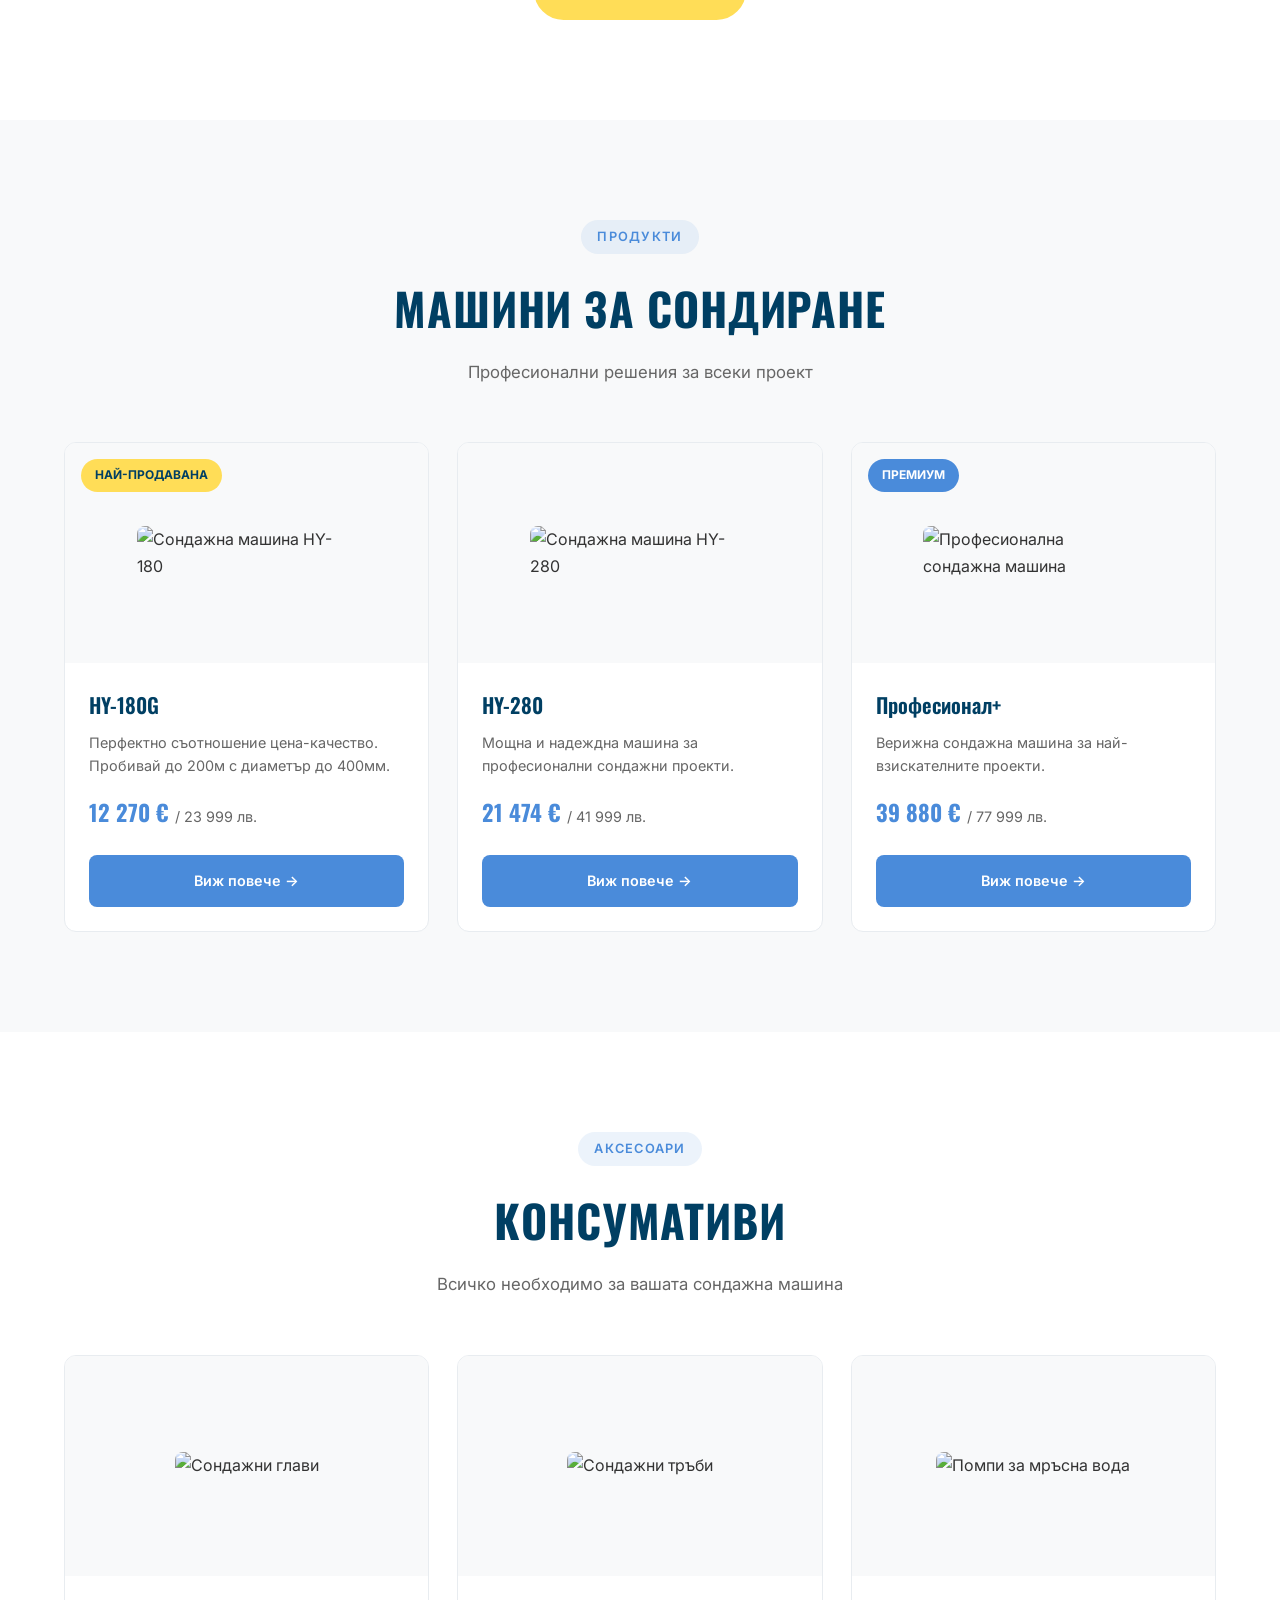
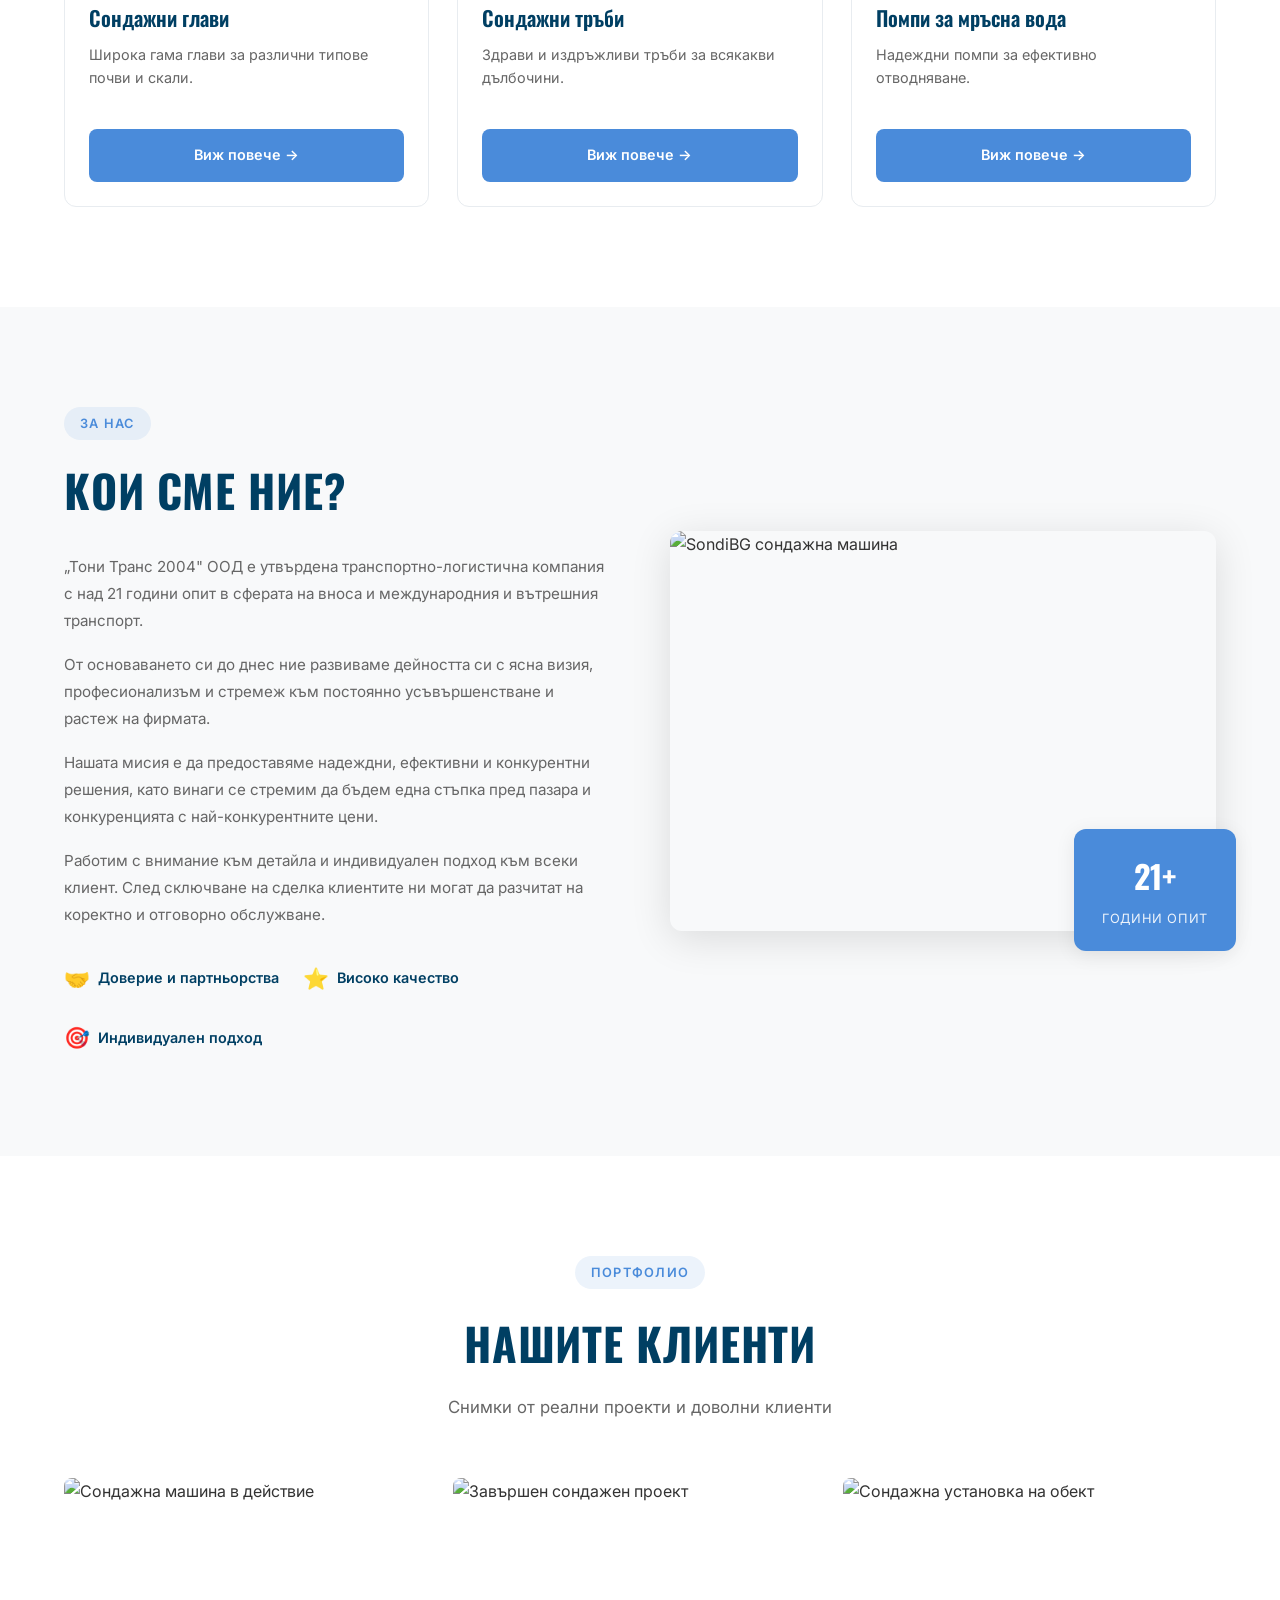
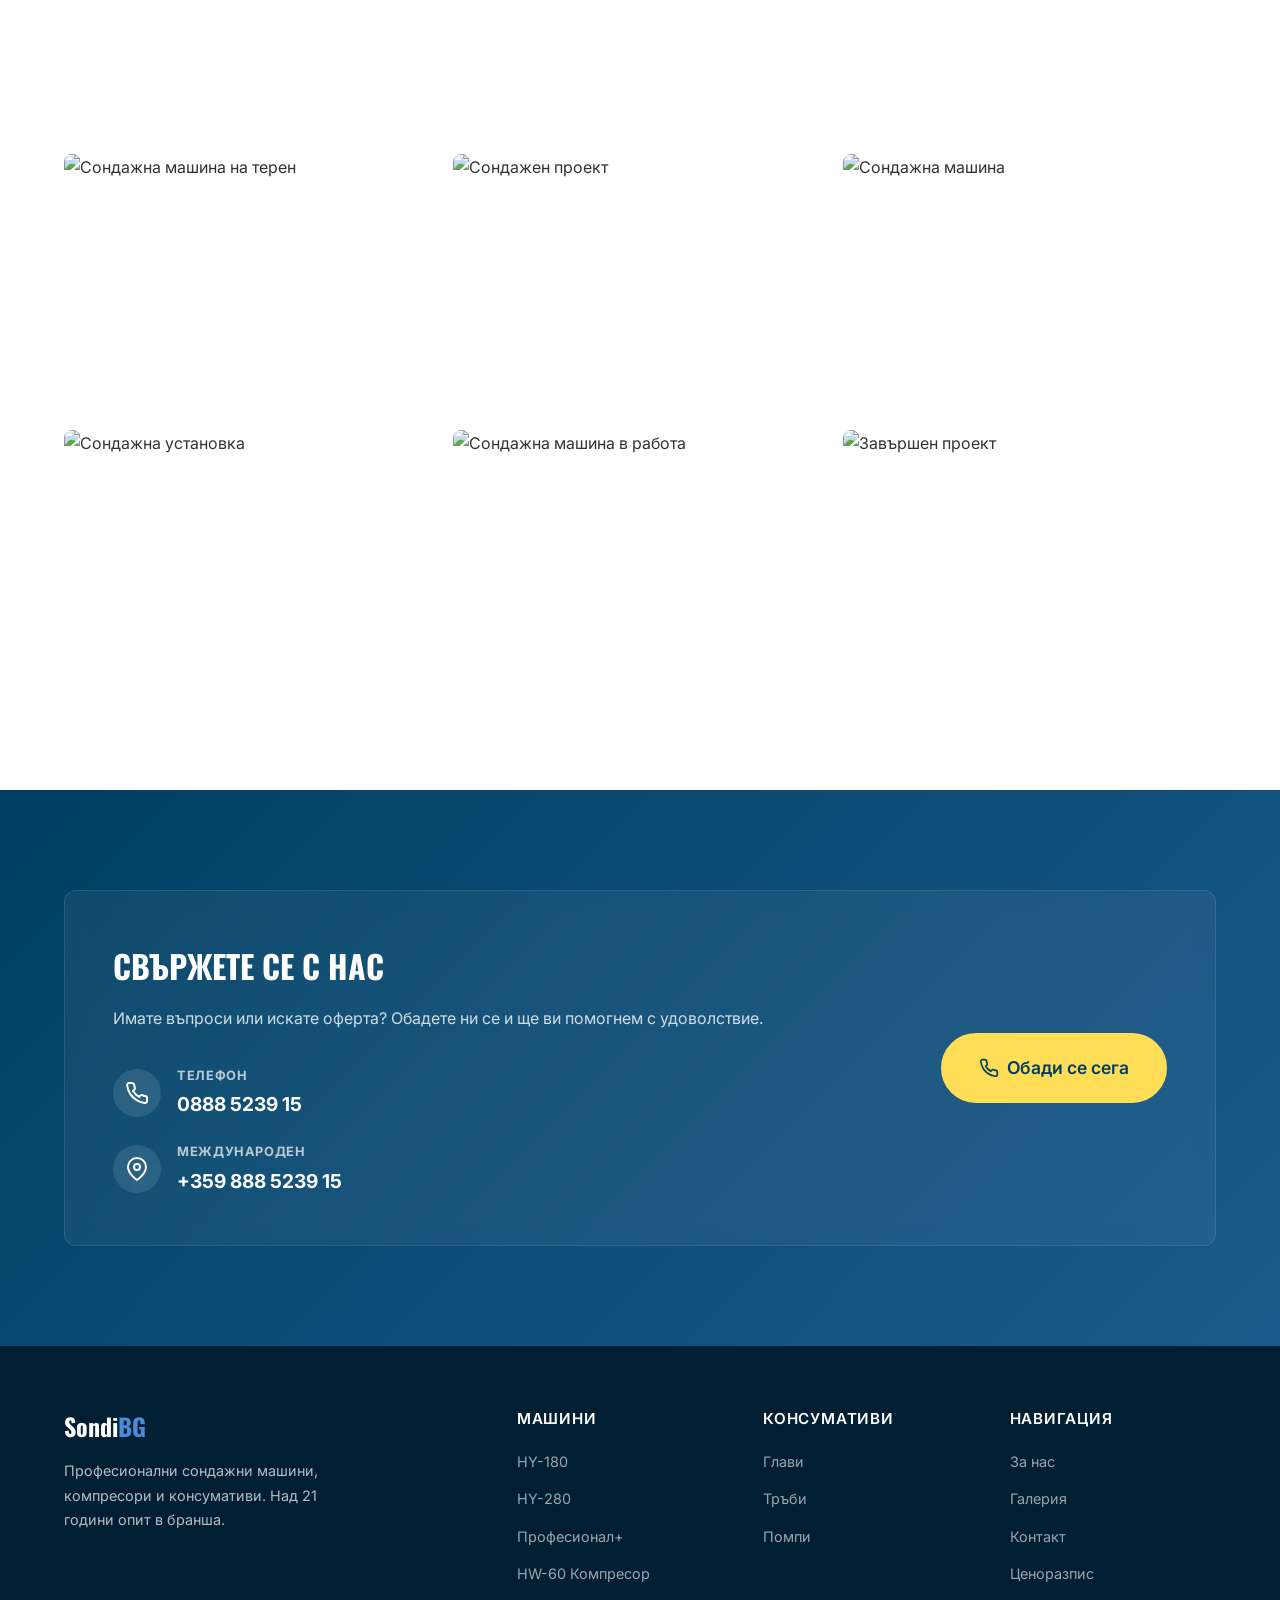
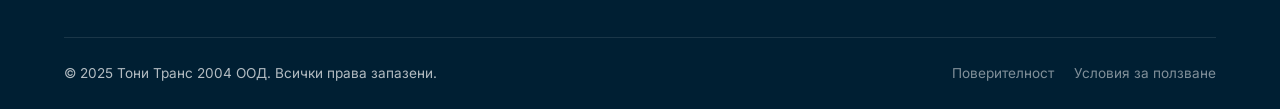
==== commit 80839946: "Add files via upload" ====
--- a/index.html
+++ b/index.html
@@ -97,10 +97,7 @@
                         <span class="stat-number">500+</span>
                         <span class="stat-label">Доволни клиенти</span>
                     </div>
-                    <div class="stat">
-                        <span class="stat-number">200м</span>
-                        <span class="stat-label">Макс. дълбочина</span>
-                    </div>
+
                 </div>
             </div>
         </section>
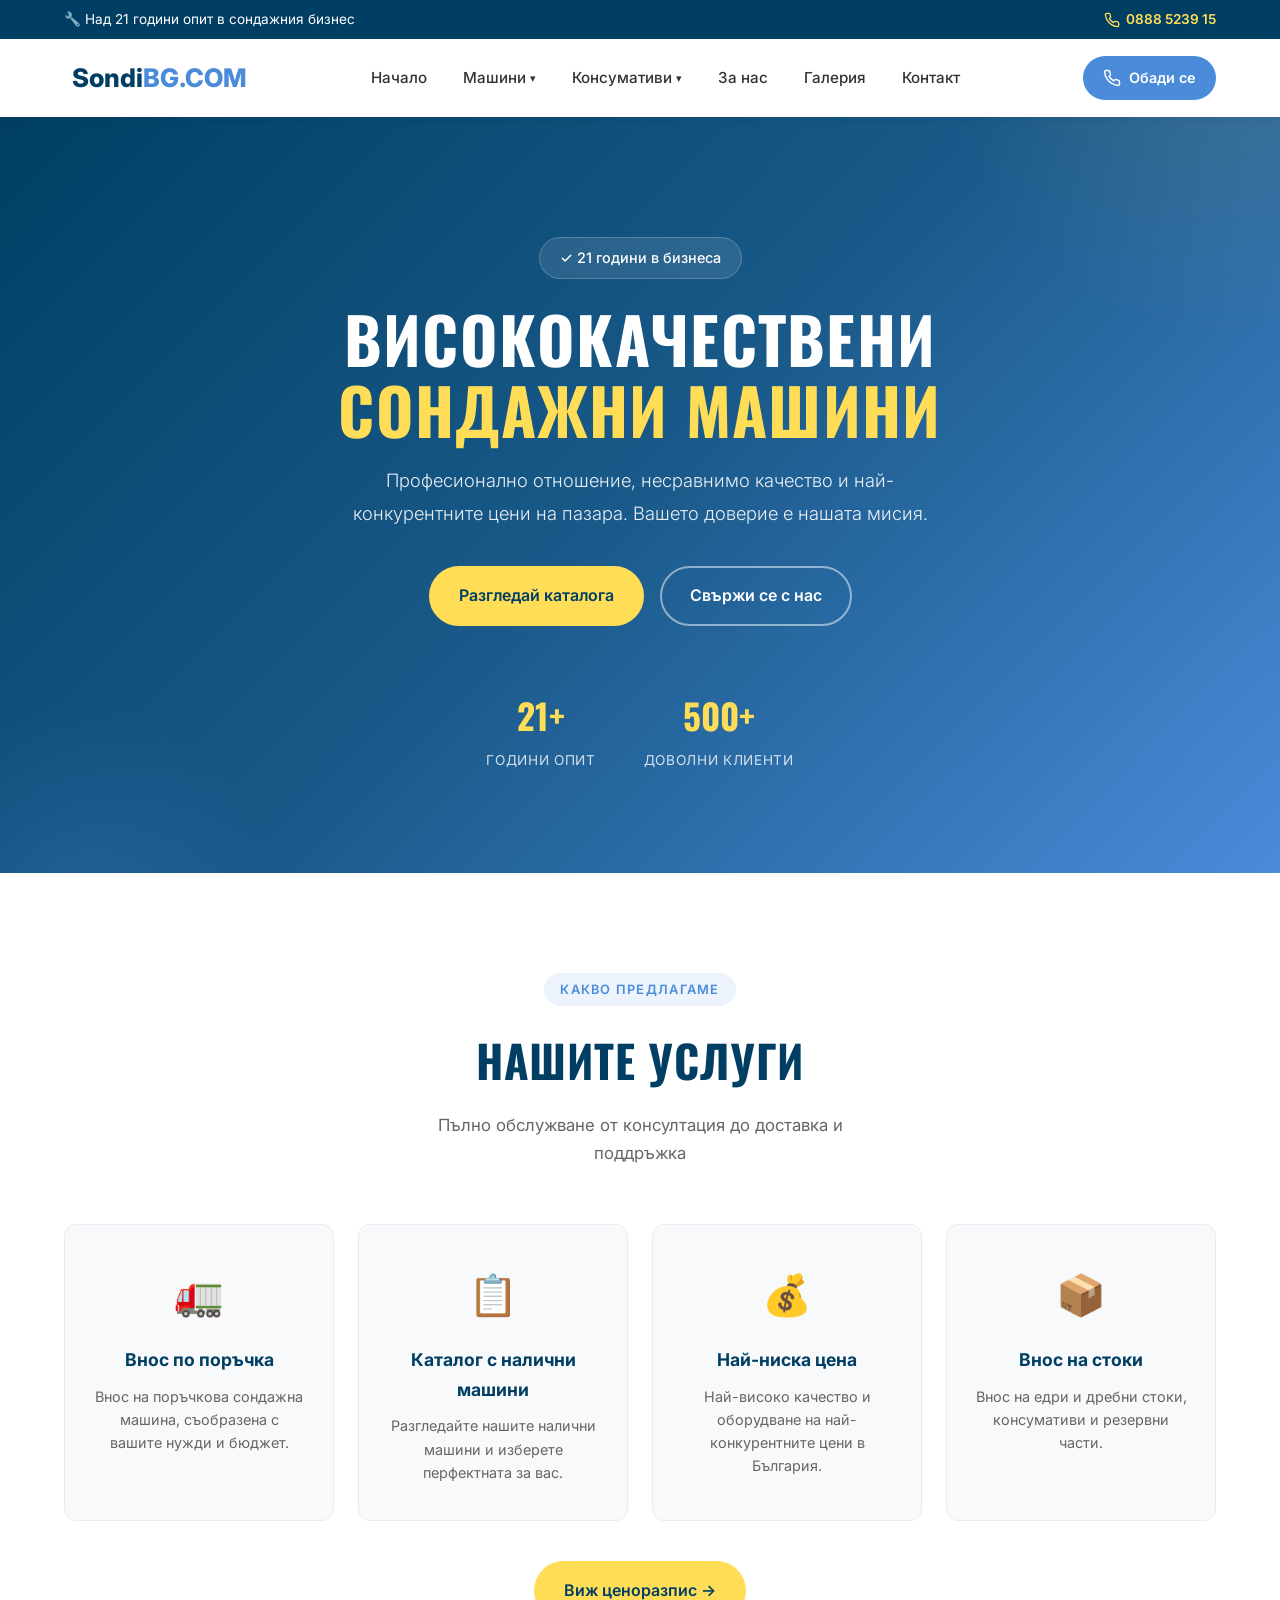
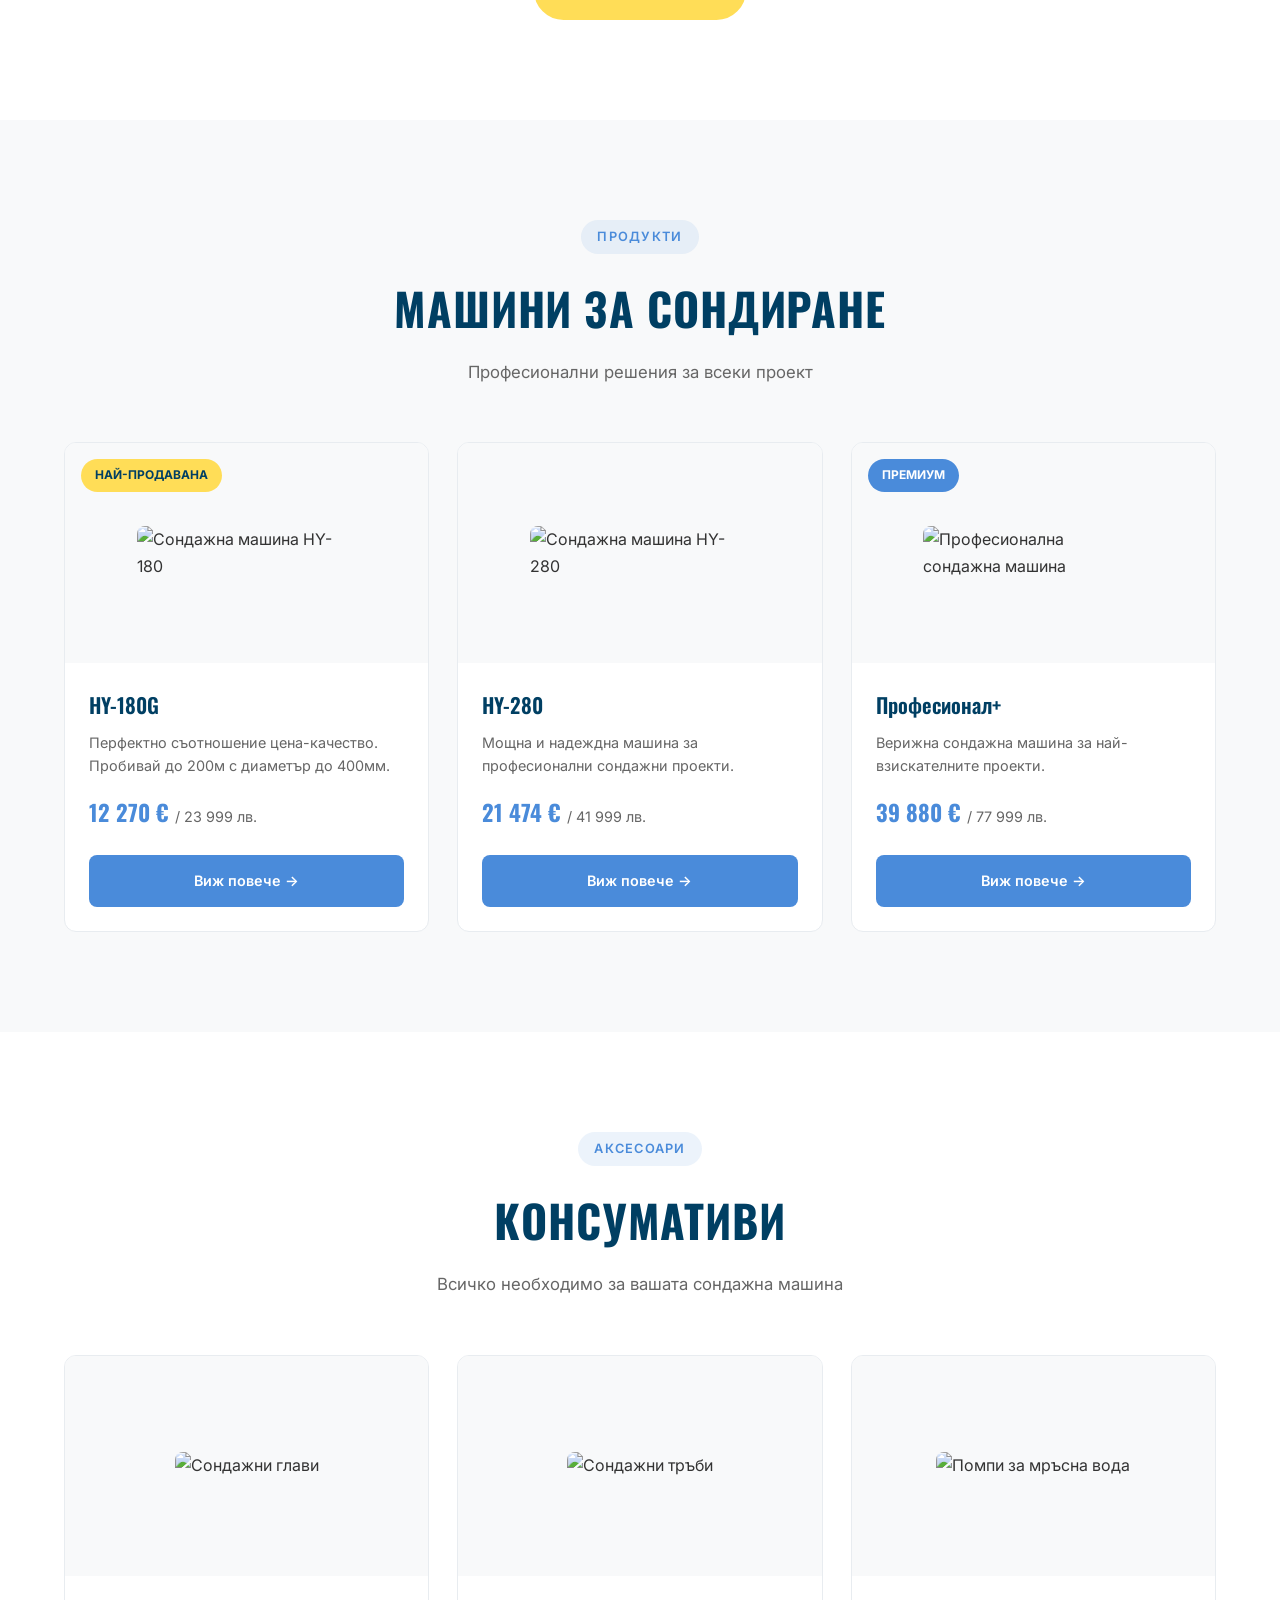
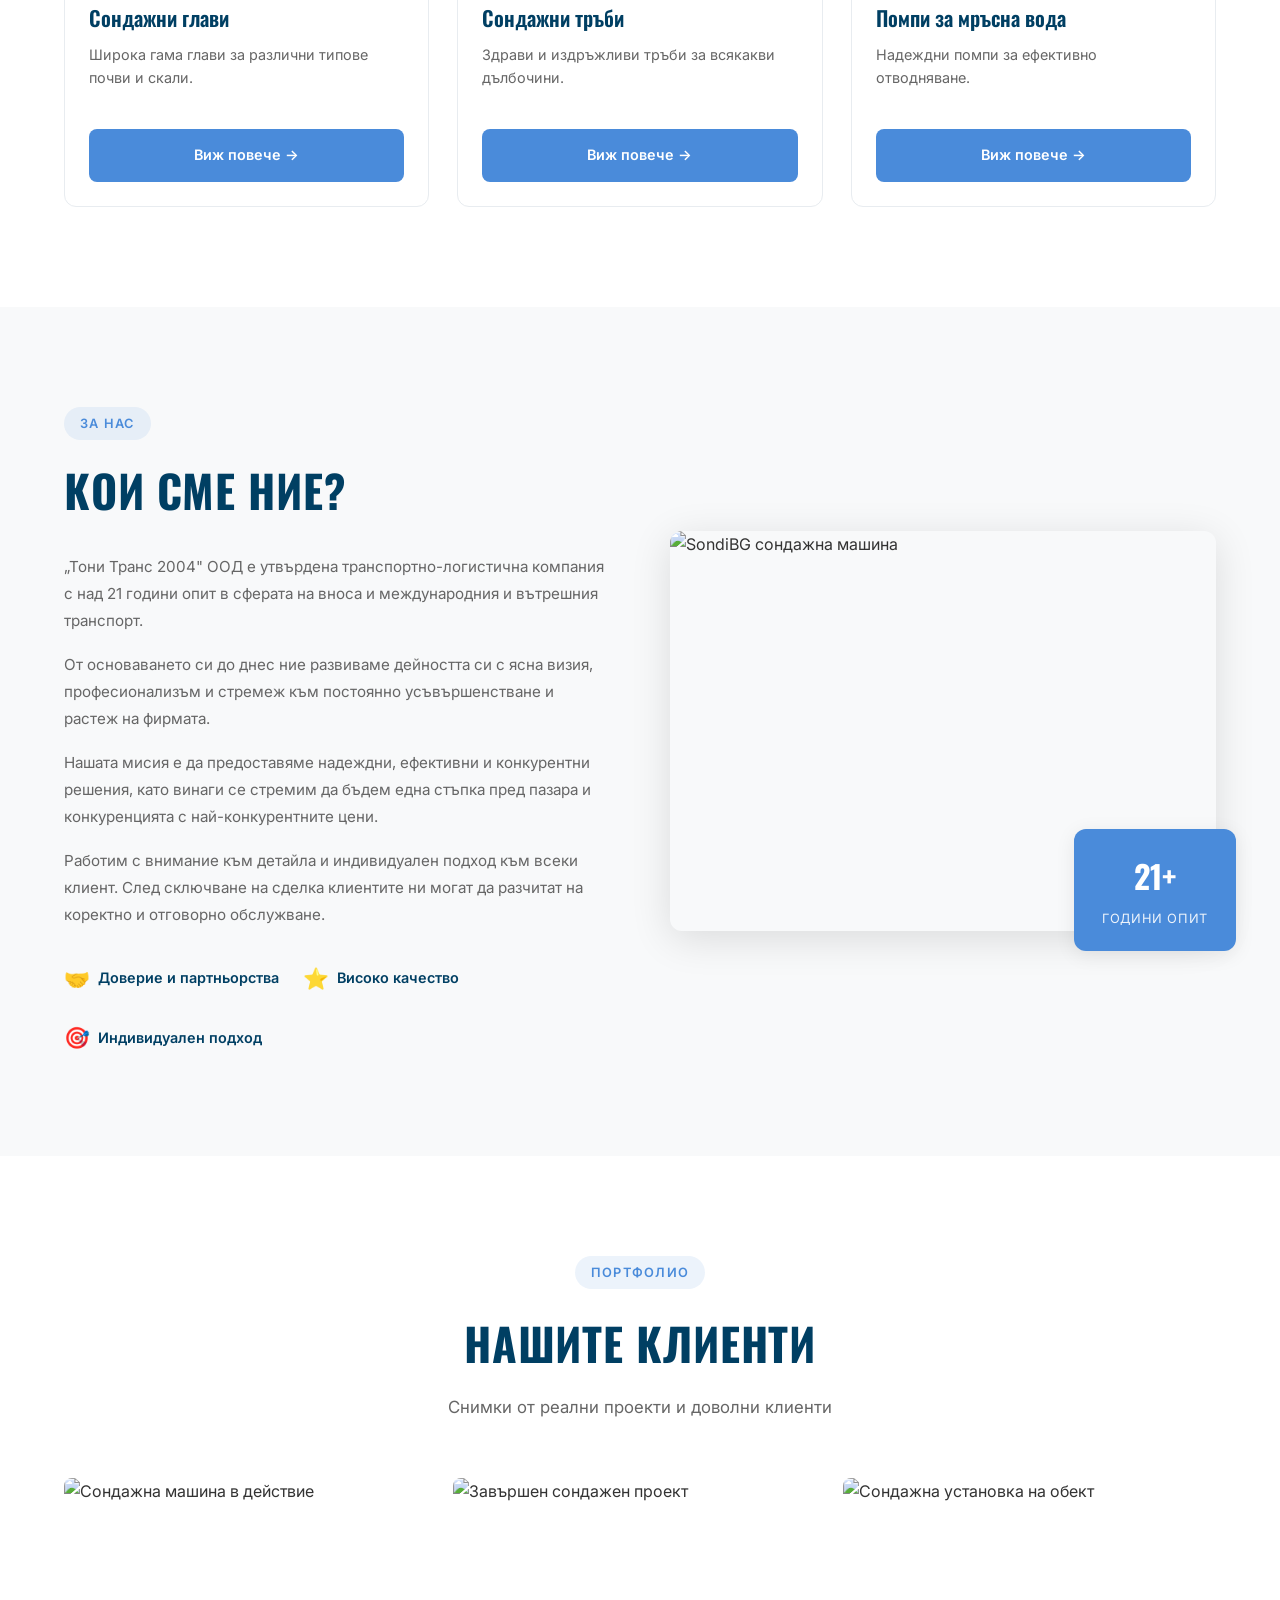
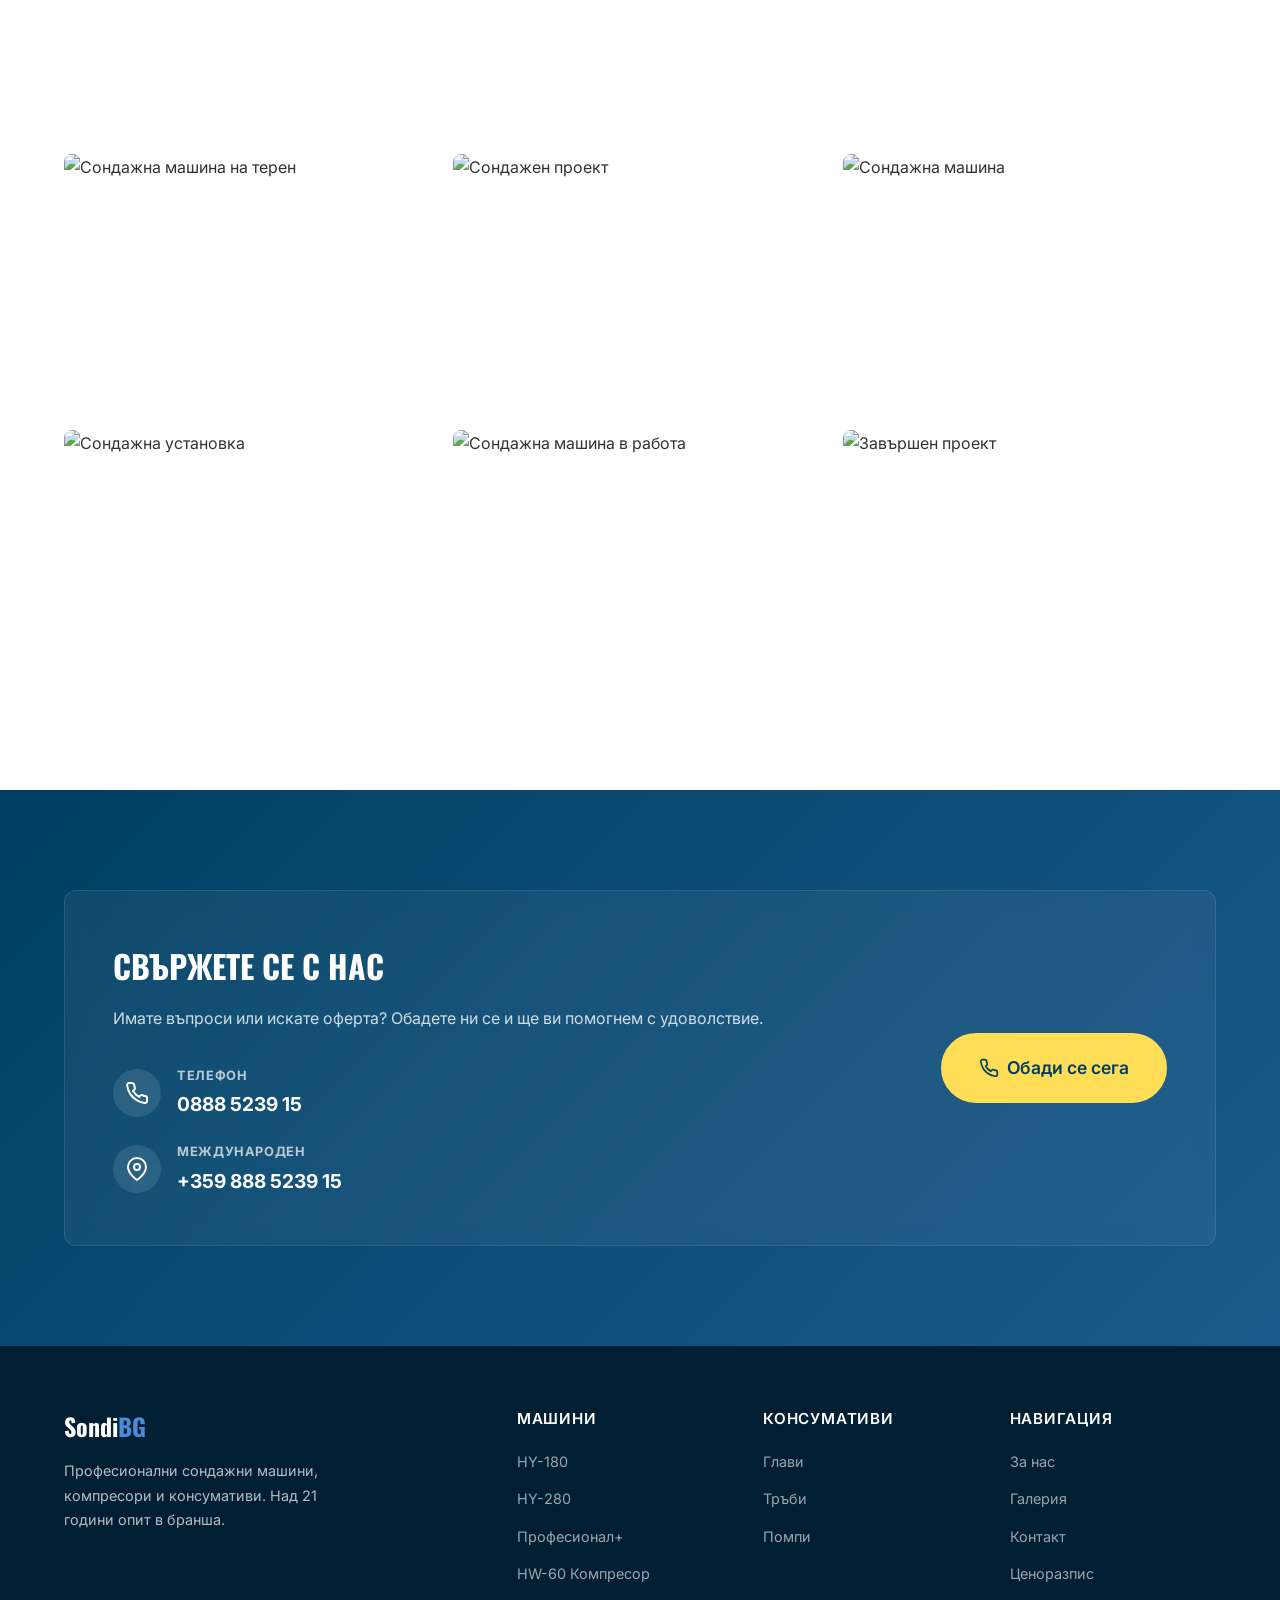
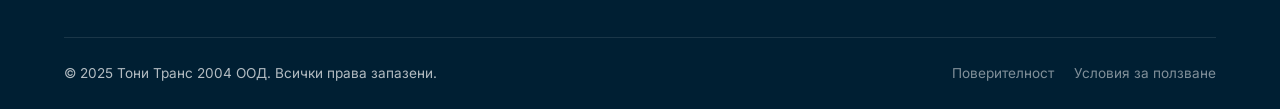
==== commit 063151b0: "Add files via upload" ====
--- a/index.html
+++ b/index.html
@@ -31,8 +31,8 @@
     <header class="header" id="header">
         <div class="container header-inner">
             <a href="./" class="logo">
-                <span class="logo-icon">⛏️</span>
-                <span class="logo-text">Sondi<span class="logo-accent">BG</span></span>
+                <span class="logo-icon"></span>
+                <span class="logo-text">Sondi<span class="logo-accent">BG.COM</span></span>
             </a>
 
             <nav class="nav" id="nav">
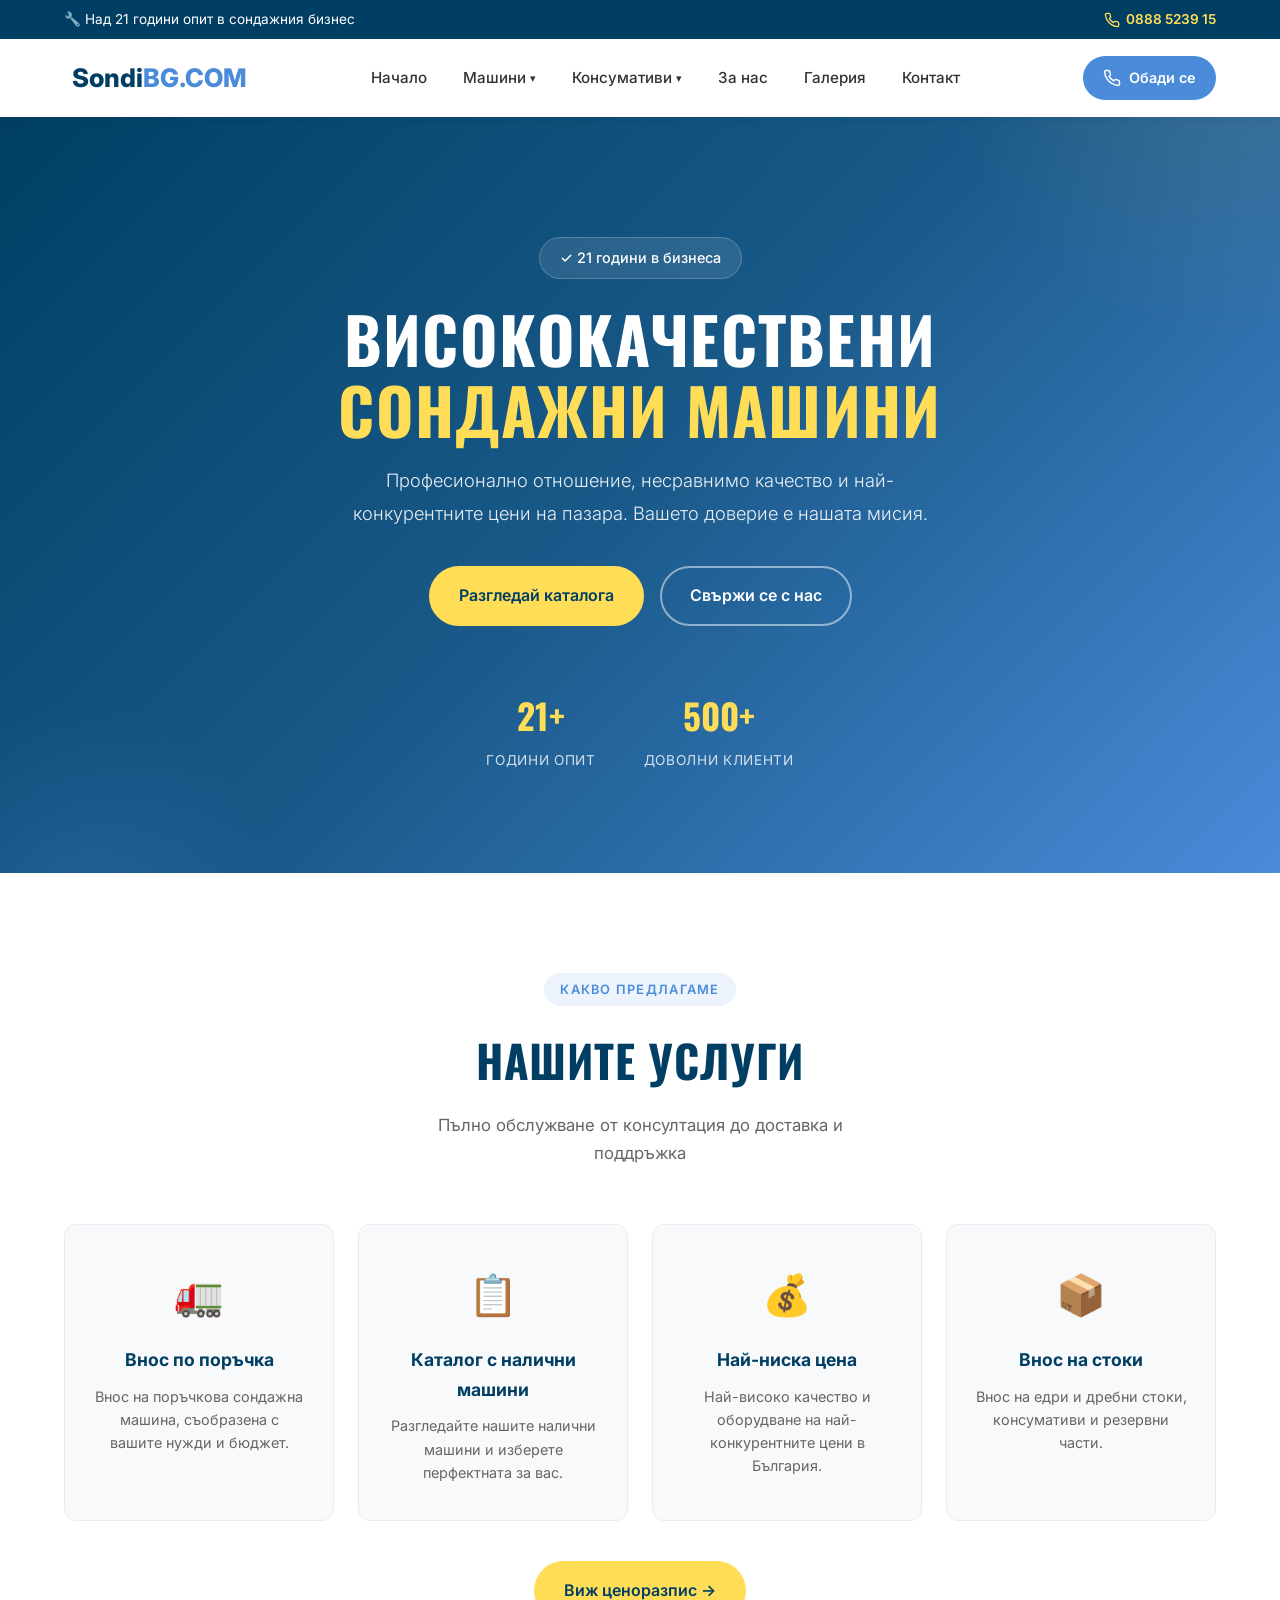
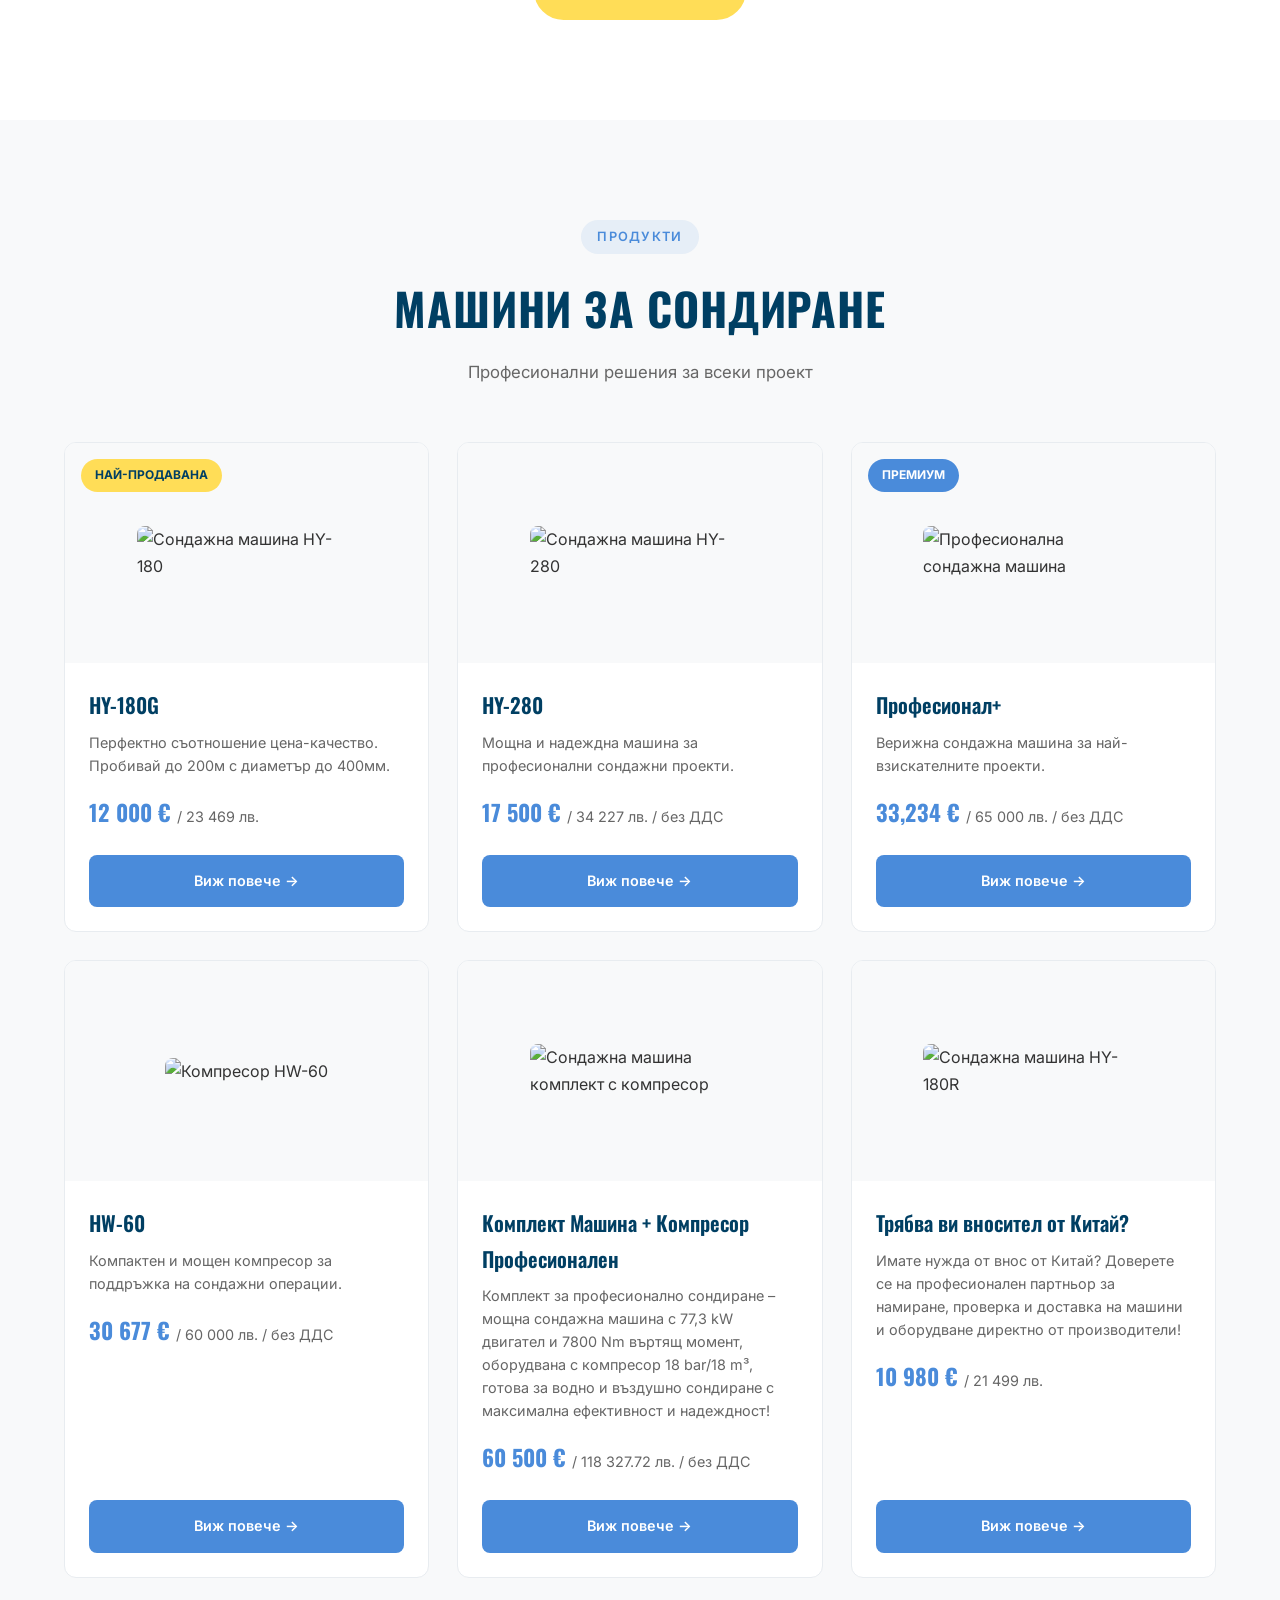
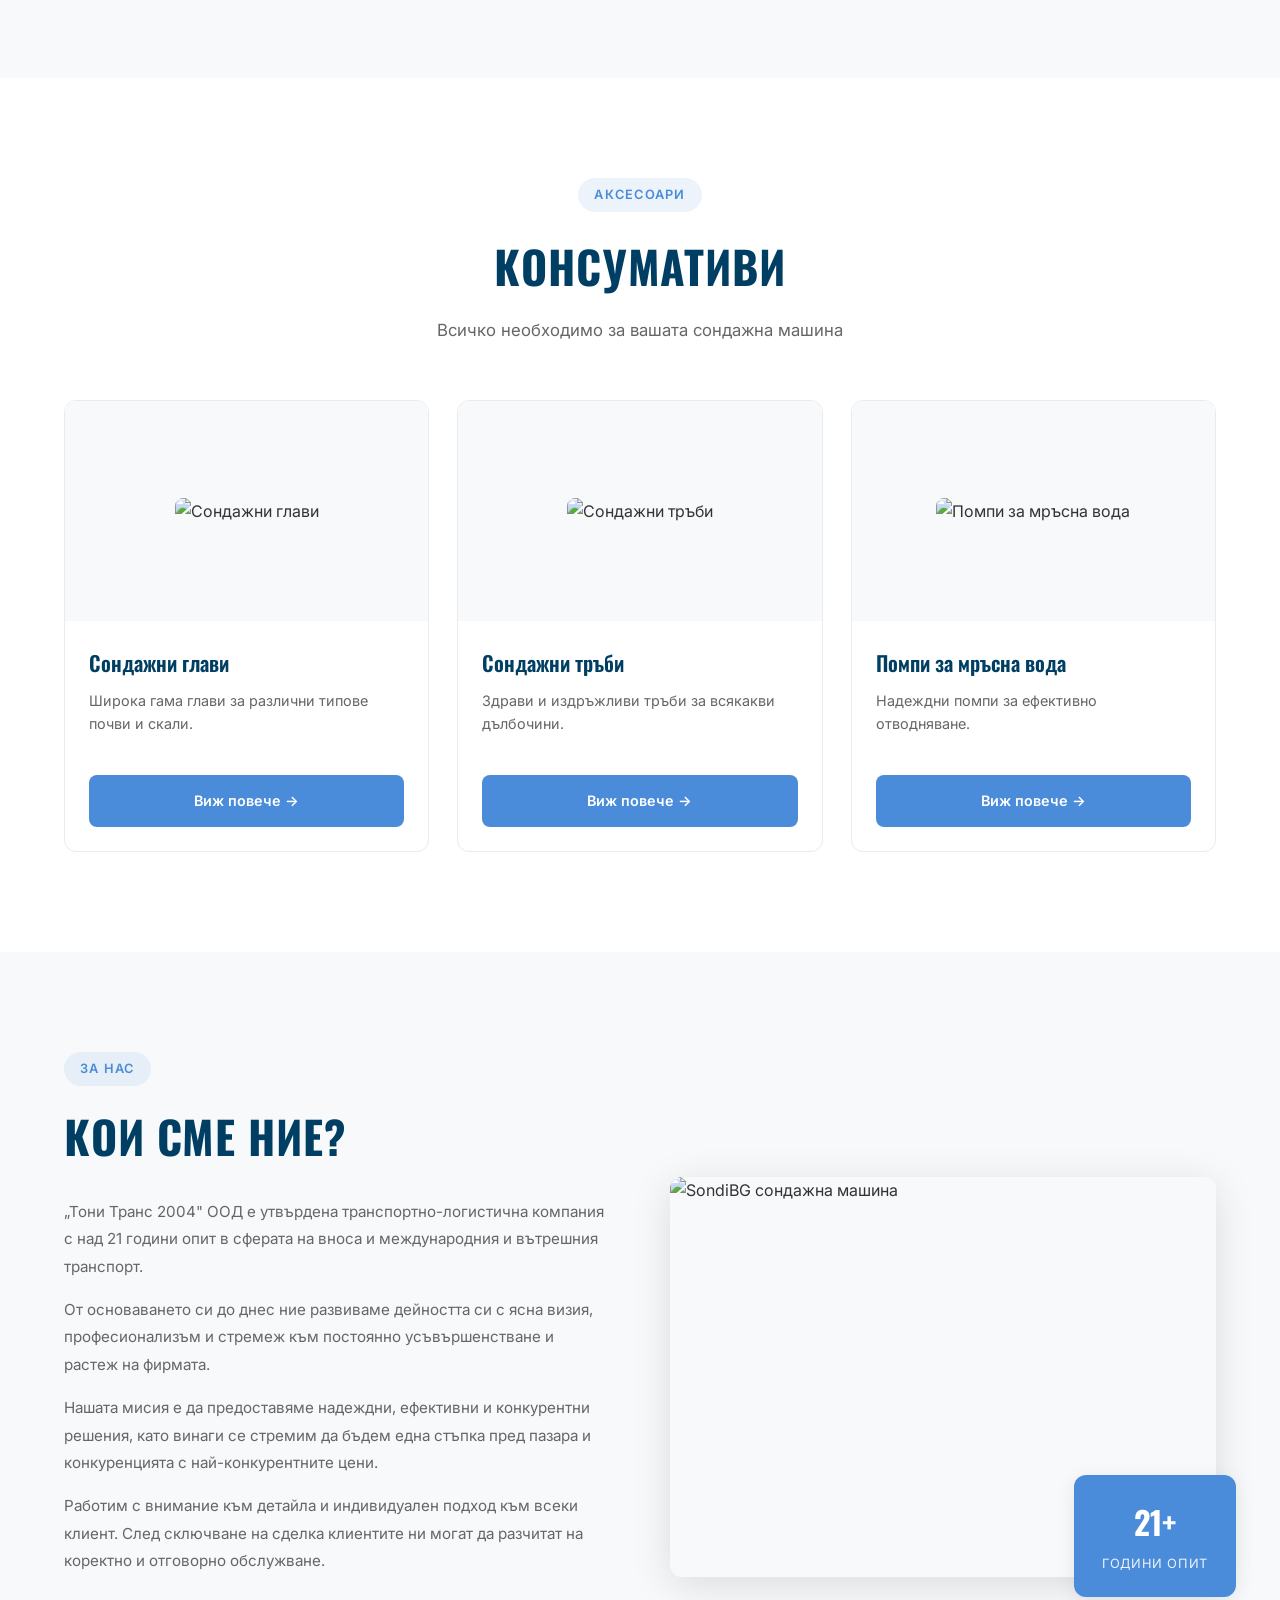
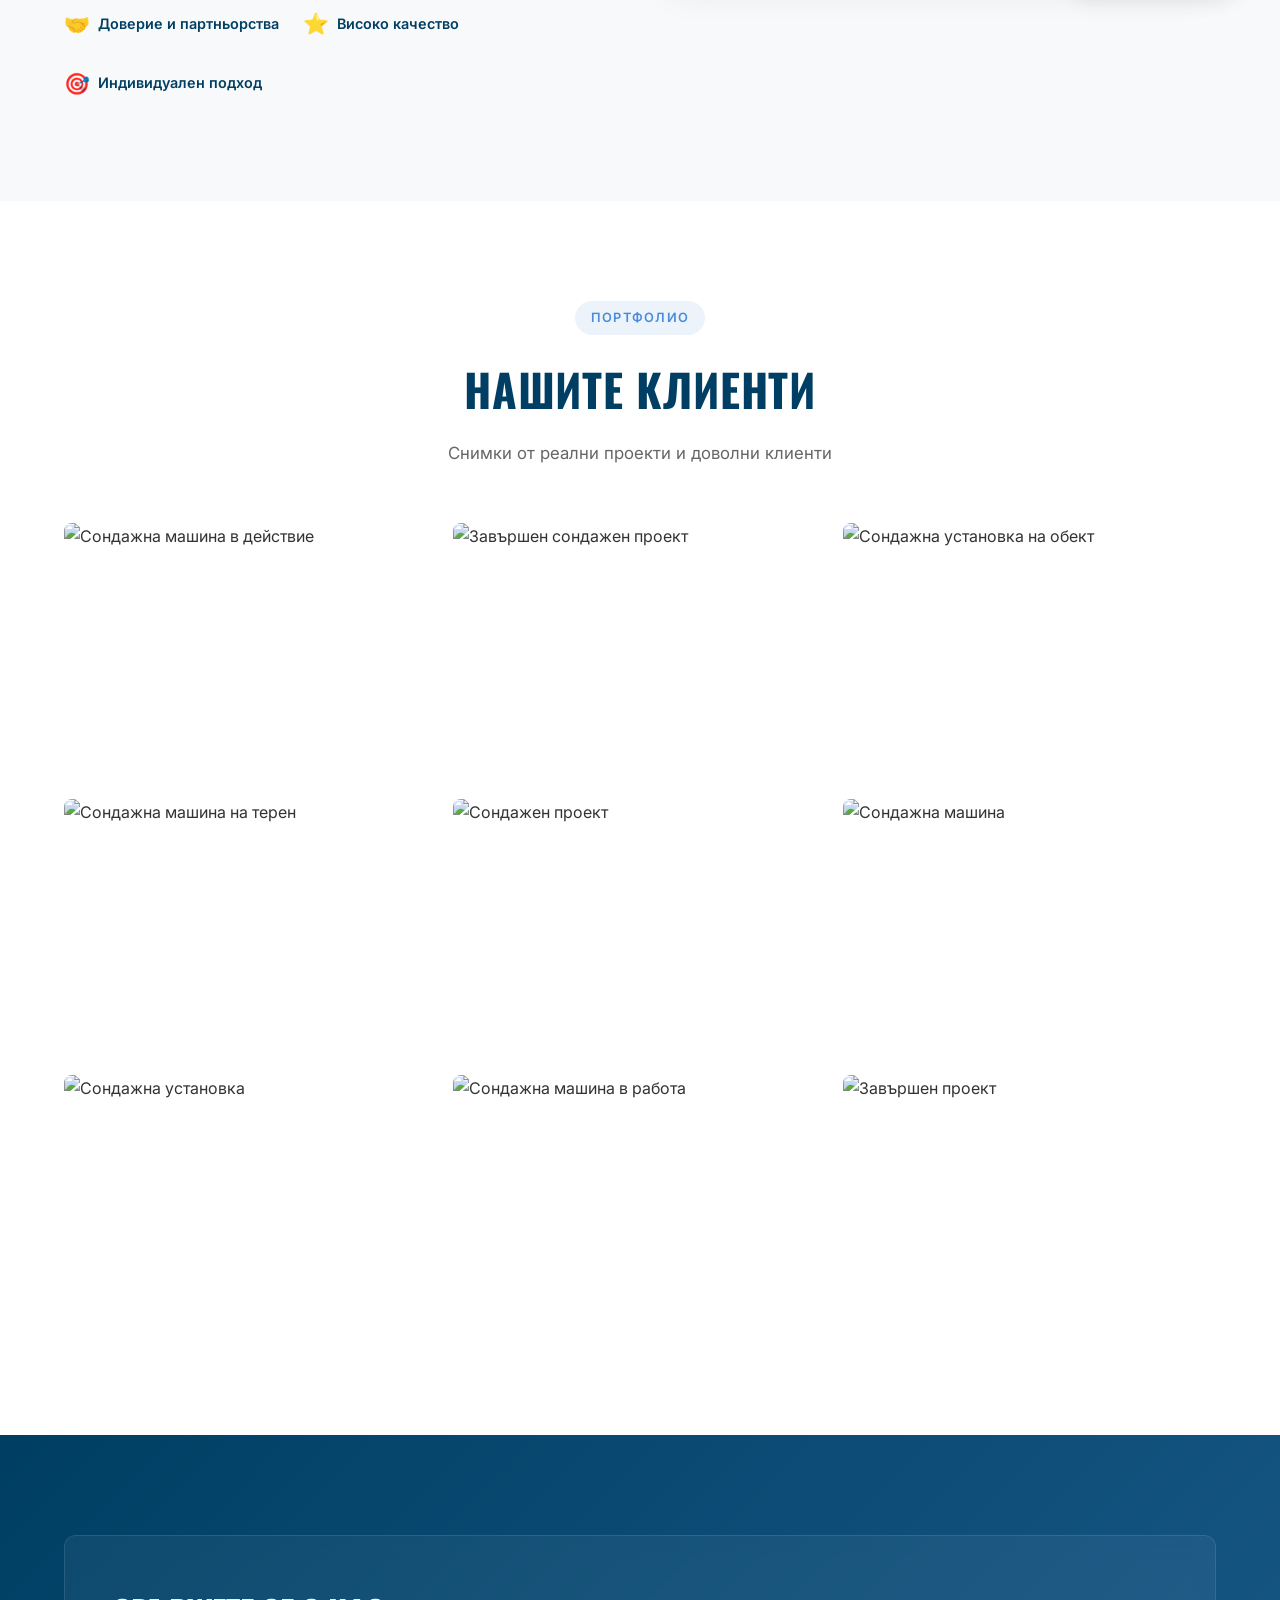
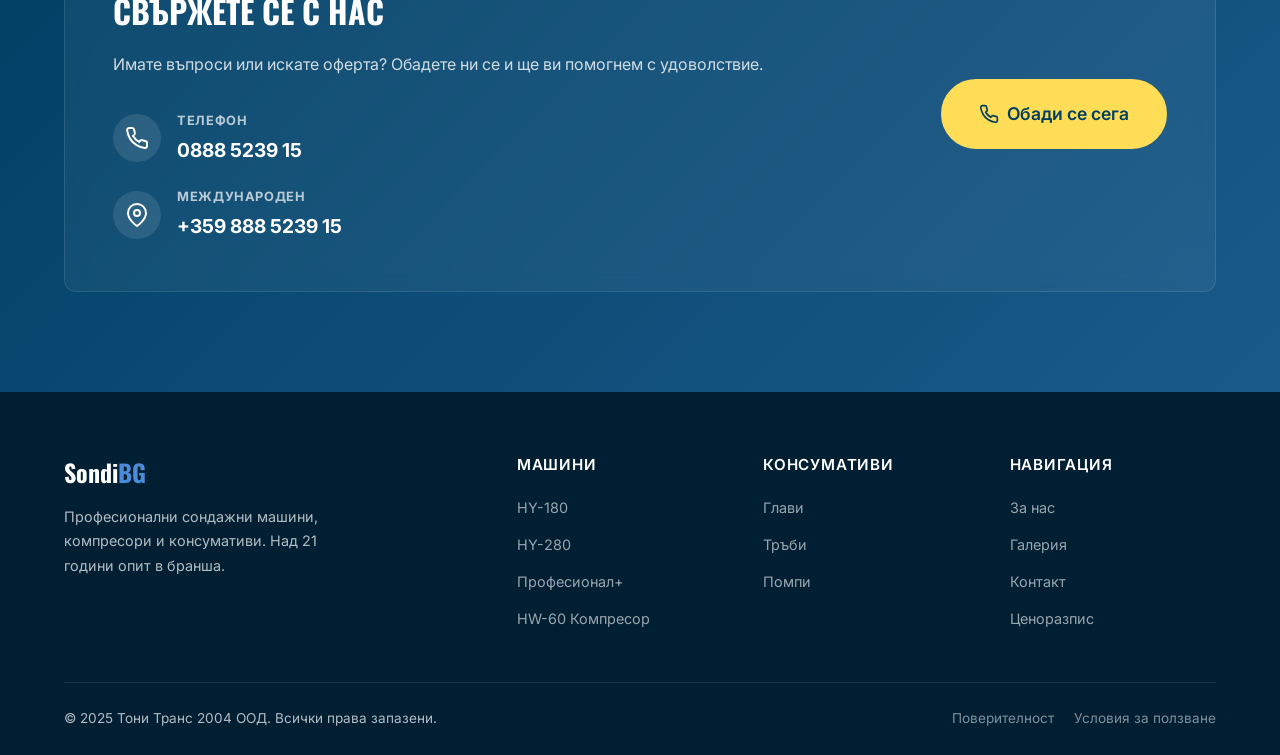
==== commit 3f008fbc: "Add files via upload" ====
--- a/index.html
+++ b/index.html
@@ -47,6 +47,7 @@
                             <li><a href="./hy280">HY-280</a></li>
                             <li><a href="./profesional">Професионал+</a></li>
                             <li><a href="./hw60">HW-60 Компресор</a></li>
+                            <li><a href="./komplektpro">Професионален Комплект</a></li>
                         </ul>
                     </li>
                     <li class="nav-item has-dropdown">
@@ -156,8 +157,8 @@
                             <h3>HY-180G</h3>
                             <p class="product-desc">Перфектно съотношение цена-качество. Пробивай до 200м с диаметър до 400мм.</p>
                             <div class="product-price">
-                                <span class="price-main">12 270 €</span>
-                                <span class="price-local">/ 23 999 лв.</span>
+                                <span class="price-main">12 000 €</span>
+                                <span class="price-local">/ 23 469 лв.</span>
                             </div>
                         </div>
                         <div class="product-footer">
@@ -173,8 +174,8 @@
                             <h3>HY-280</h3>
                             <p class="product-desc">Мощна и надеждна машина за професионални сондажни проекти.</p>
                             <div class="product-price">
-                                <span class="price-main">21 474 €</span>
-                                <span class="price-local">/ 41 999 лв.</span>
+                                <span class="price-main">17 500 €</span>
+                                <span class="price-local">/ 34 227 лв. / без ДДС</span>
                             </div>
                         </div>
                         <div class="product-footer">
@@ -191,16 +192,68 @@
                             <h3>Професионал+</h3>
                             <p class="product-desc">Верижна сондажна машина за най-взискателните проекти.</p>
                             <div class="product-price">
-                                <span class="price-main">39 880 €</span>
-                                <span class="price-local">/ 77 999 лв.</span>
+                                <span class="price-main">33,234 €</span>
+                                <span class="price-local">/ 65 000 лв. / без ДДС</span>
                             </div>
                         </div>
                         <div class="product-footer">
                             <a href="./profesional" class="btn btn-card">Виж повече →</a>
                         </div>
                     </div>
-                </div>
-            </div>
+
+                    <div class="product-card">
+                        <div class="product-image">
+                            <img src="images/kompresor.JPG" alt="Компресор HW-60">
+                        </div>
+                        <div class="product-info">
+                            <h3>HW-60</h3>
+                            <p class="product-desc">Компактен и мощен компресор за поддръжка на сондажни операции.</p>
+                            <div class="product-price">
+                                <span class="price-main">30 677 €</span>
+                                <span class="price-local">/ 60 000 лв. / без ДДС</span>
+                            </div>
+                        </div>
+                        <div class="product-footer">
+                            <a href="./hw60" class="btn btn-card">Виж повече →</a>
+                        </div>
+                    </div>
+
+                    <div class="product-card">
+                        <div class="product-image">
+                            <img src="images/komplekt.JPG" alt="Сондажна машина комплект с компресор">
+                        </div>
+                        <div class="product-info">
+                            <h3>Комплект Машина + Компресор Професионален</h3>
+                            <p class="product-desc">Комплект за професионално сондиране – мощна сондажна машина с 77,3 kW двигател и 7800 Nm въртящ момент, оборудвана с компресор 18 bar/18 m³, готова за водно и въздушно сондиране с максимална ефективност и надеждност!</p>
+                            <div class="product-price">
+                                <span class="price-main">60 500 €</span>
+                                <span class="price-local">/ 118 327.72 лв. / без ДДС</span>
+                            </div>
+                        </div>
+                        <div class="product-footer">
+                            <a href="./komplektpro" class="btn btn-card">Виж повече →</a>
+                        </div>
+                    </div>
+
+                    <div class="product-card">
+                        <div class="product-image">
+                            <img src="images/vnos.JPG" alt="Сондажна машина HY-180R">
+                        </div>
+                        <div class="product-info">
+                            <h3>Трябва ви вносител от Китай?</h3>
+                            <p class="product-desc">Имате нужда от внос от Китай? Доверете се на професионален партньор за намиране, проверка и доставка на машини и оборудване директно от производители!</p>
+                            <div class="product-price">
+                                <span class="price-main">10 980 €</span>
+                                <span class="price-local">/ 21 499 лв.</span>
+                            </div>
+                        </div>
+                        <div class="product-footer">
+                            <a href="#contact" class="btn btn-card">Виж повече →</a>
+                        </div>
+                    </div>
+                </div>
+            </div>
+
         </section>
 
         <!-- Consumables Section -->
@@ -281,7 +334,7 @@
                         </div>
                     </div>
                     <div class="about-image">
-                        <img src="images/hy-180g.JPG" alt="SondiBG сондажна машина">
+                        <img src="images/logo.JPG" alt="SondiBG сондажна машина">
                         <div class="about-image-badge">
                             <span class="badge-number">21+</span>
                             <span class="badge-text">години опит</span>
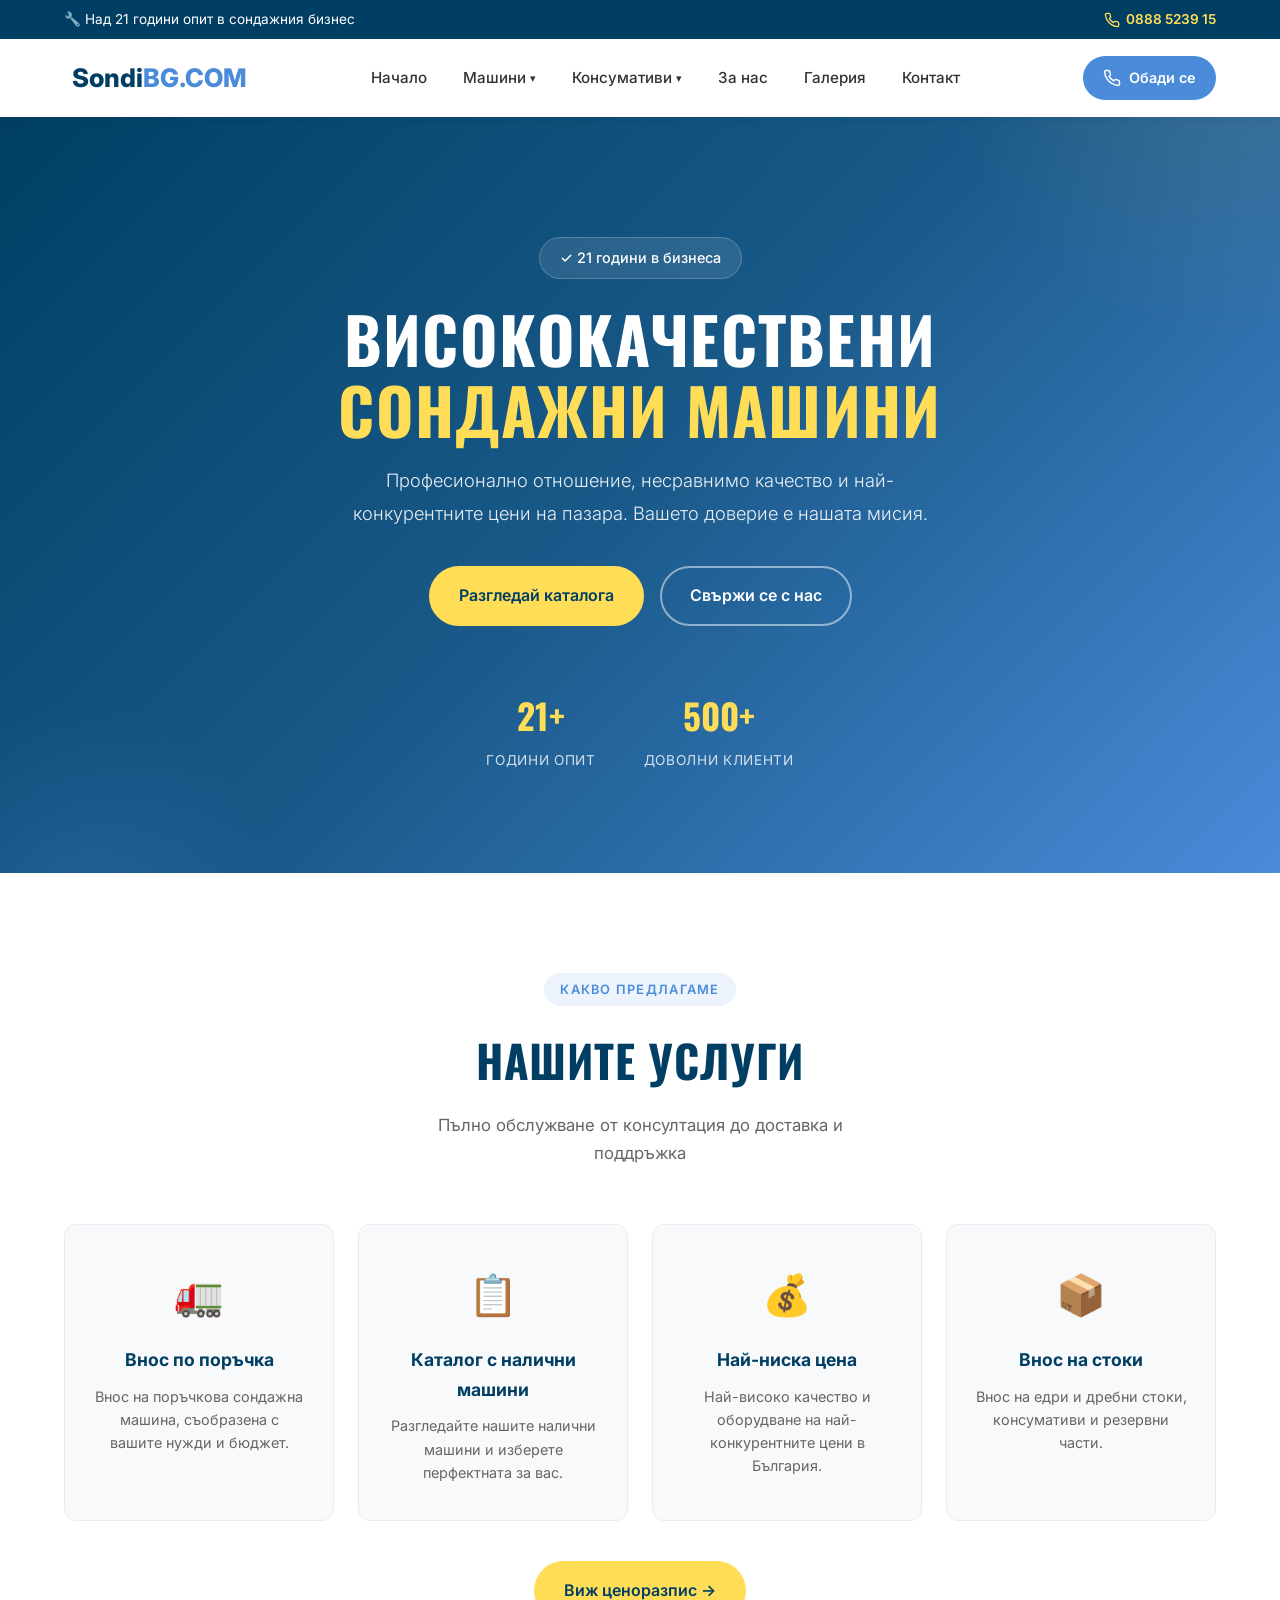
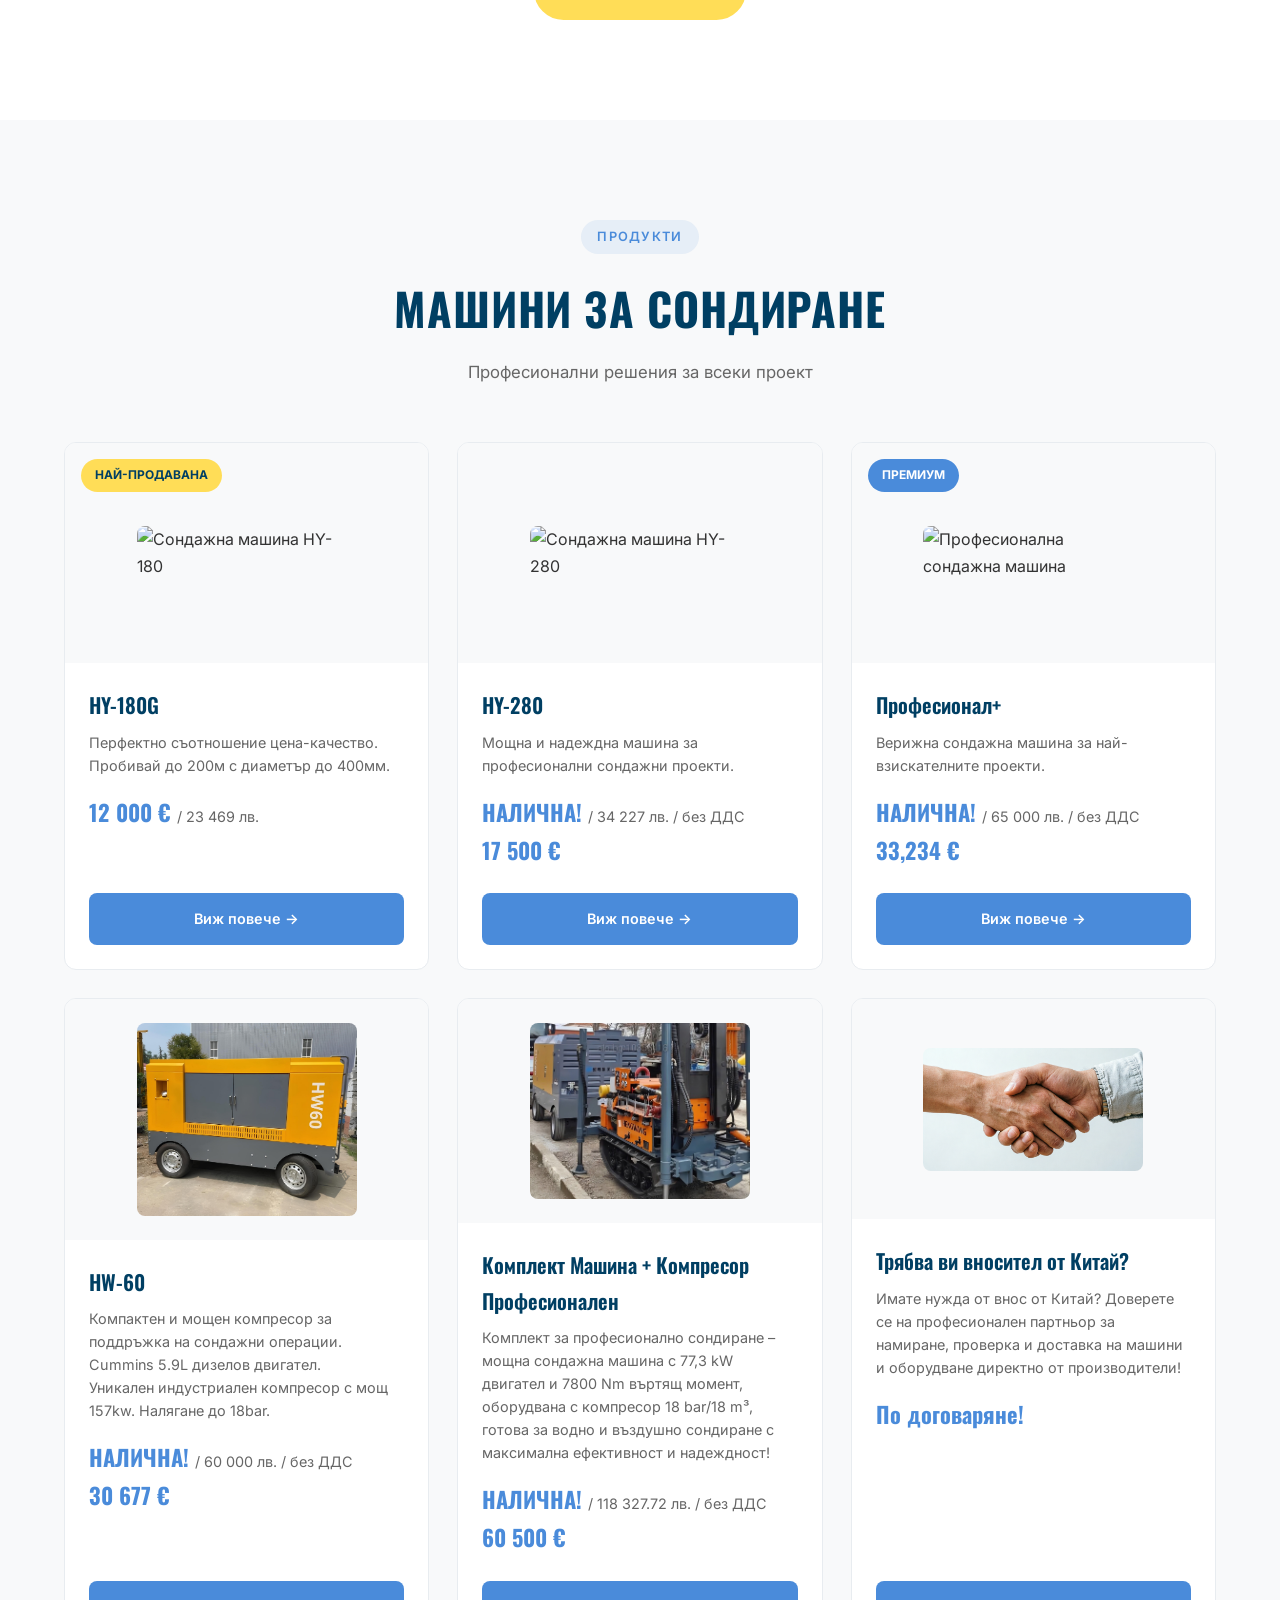
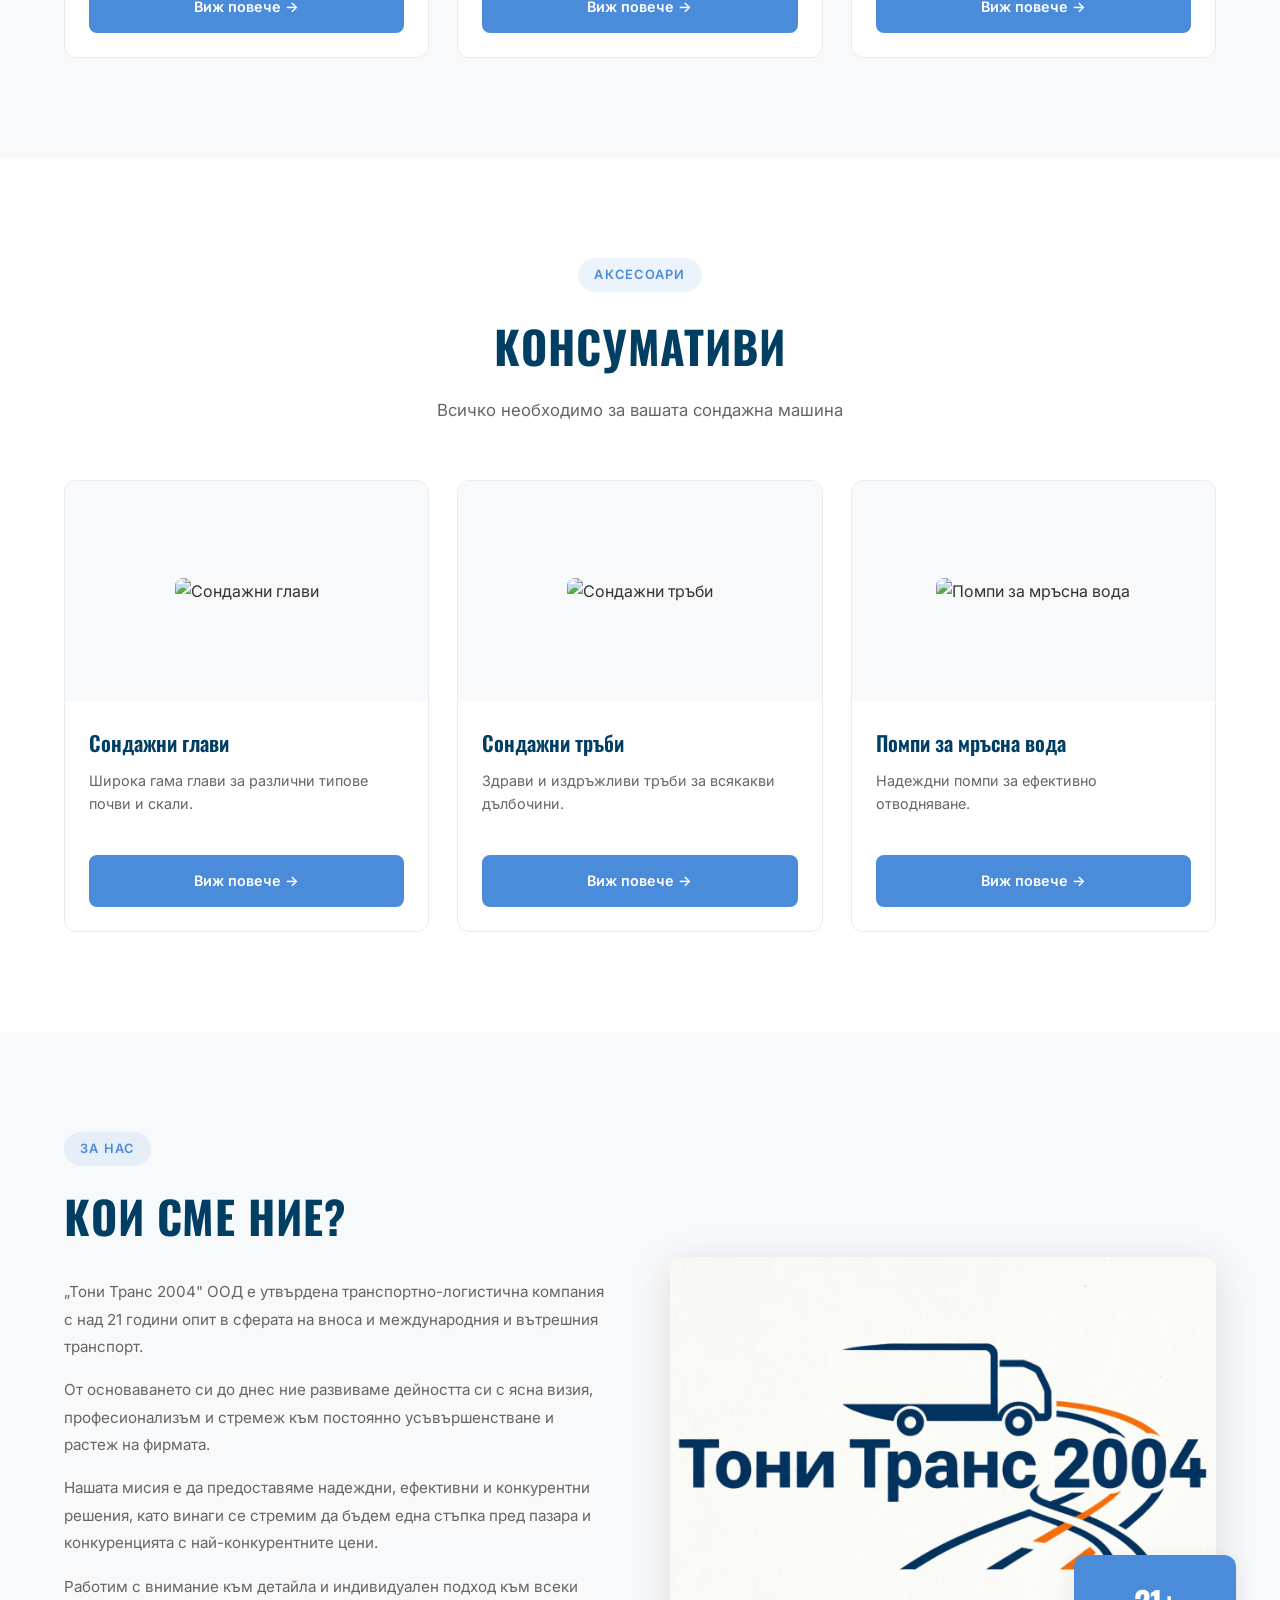
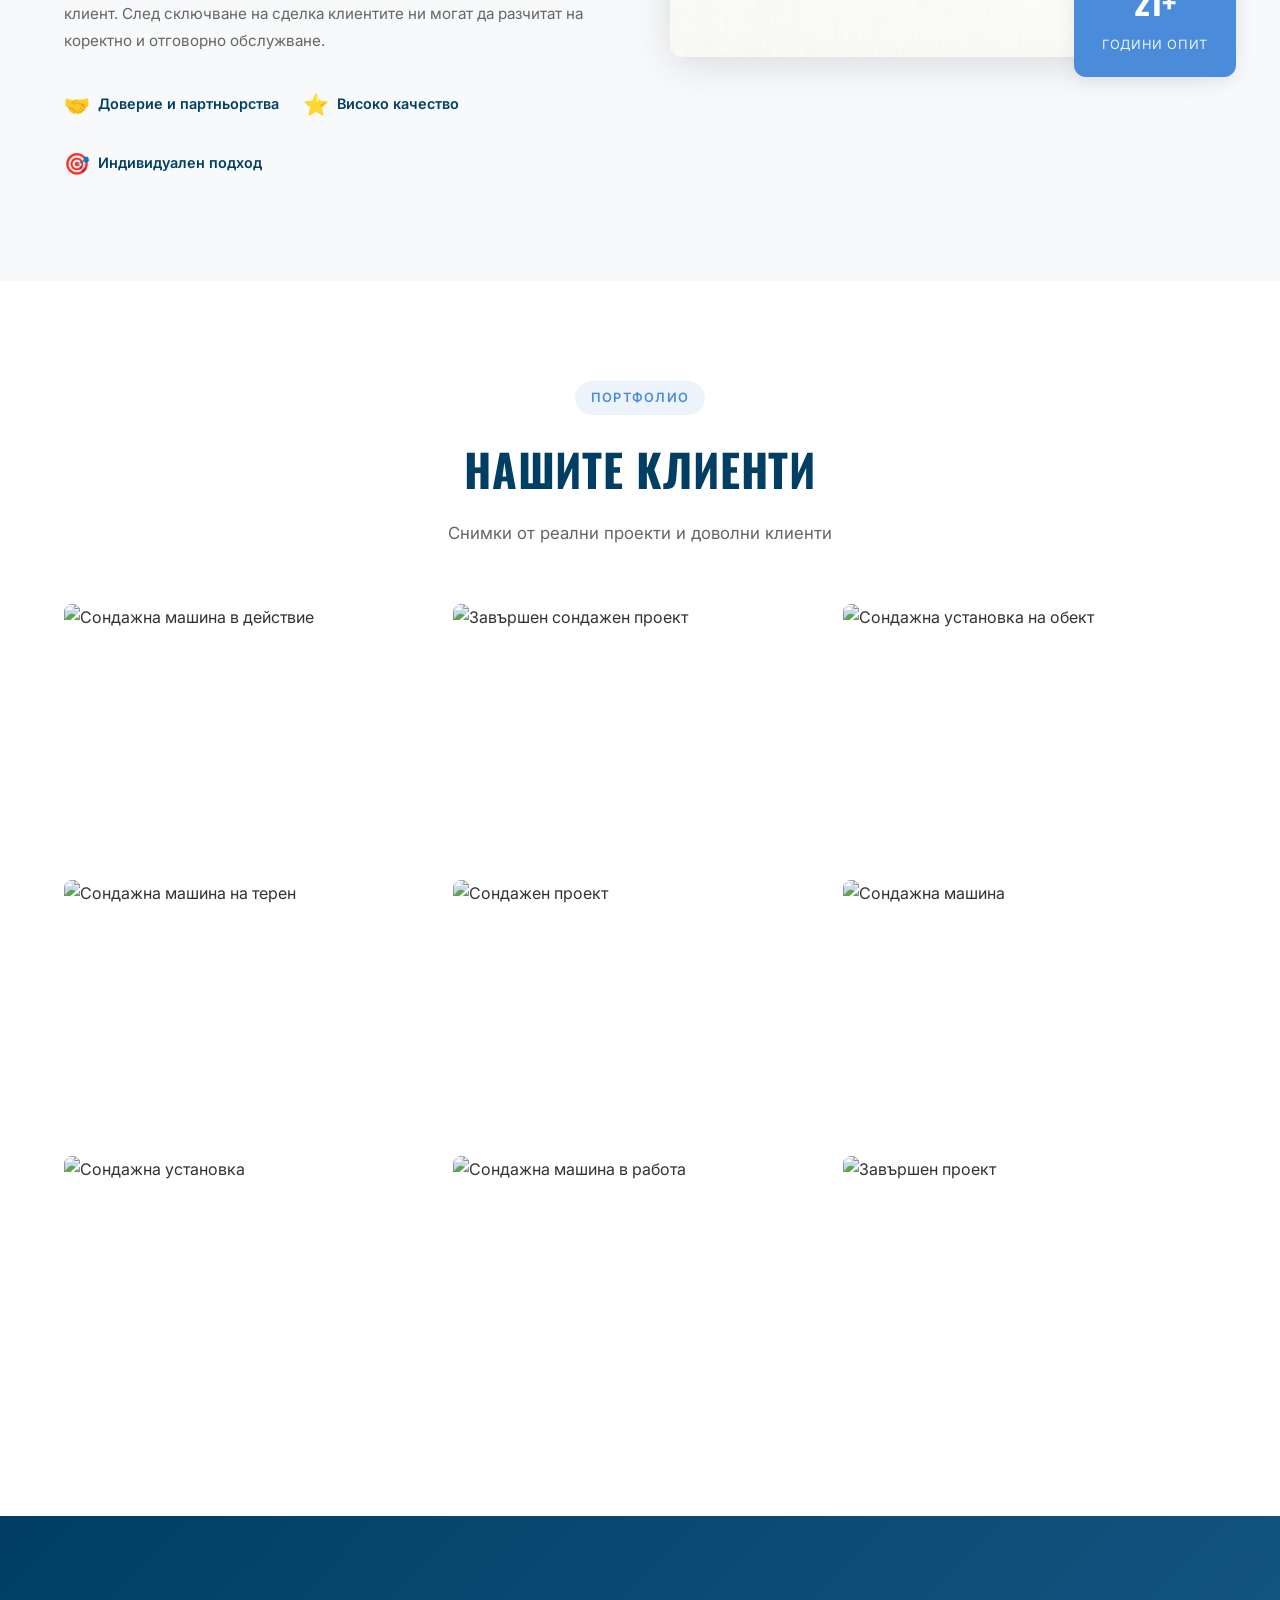
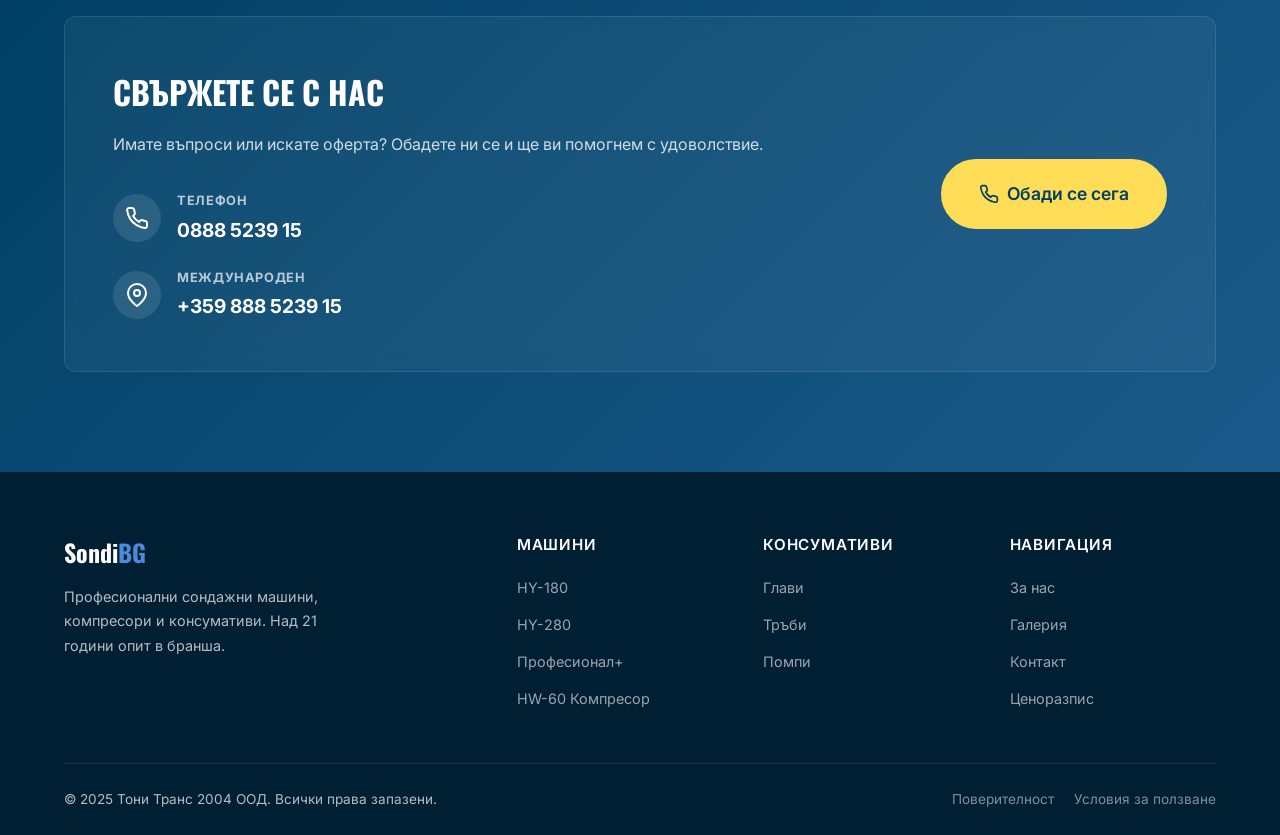
==== commit aee8e9e7: "Add files via upload" ====
--- a/index.html
+++ b/index.html
@@ -174,7 +174,7 @@
                             <h3>HY-280</h3>
                             <p class="product-desc">Мощна и надеждна машина за професионални сондажни проекти.</p>
                             <div class="product-price">
-                                <span class="price-main">17 500 €</span>
+                                <span class="price-main">НАЛИЧНА! <br>17 500 €</span>
                                 <span class="price-local">/ 34 227 лв. / без ДДС</span>
                             </div>
                         </div>
@@ -192,7 +192,7 @@
                             <h3>Професионал+</h3>
                             <p class="product-desc">Верижна сондажна машина за най-взискателните проекти.</p>
                             <div class="product-price">
-                                <span class="price-main">33,234 €</span>
+                                <span class="price-main">НАЛИЧНА!<br> 33,234 €</span>
                                 <span class="price-local">/ 65 000 лв. / без ДДС</span>
                             </div>
                         </div>
@@ -207,9 +207,11 @@
                         </div>
                         <div class="product-info">
                             <h3>HW-60</h3>
-                            <p class="product-desc">Компактен и мощен компресор за поддръжка на сондажни операции.</p>
-                            <div class="product-price">
-                                <span class="price-main">30 677 €</span>
+                            <p class="product-desc">Компактен и мощен компресор за поддръжка на сондажни операции.<br>Cummins 5.9L дизелов двигател.
+                                <br>Уникален индустриален компресор с мощ 157kw.
+                                    Налягане до 18bar.</p>
+                            <div class="product-price">
+                                <span class="price-main">НАЛИЧНА!<br>30 677 €</span>
                                 <span class="price-local">/ 60 000 лв. / без ДДС</span>
                             </div>
                         </div>
@@ -226,7 +228,7 @@
                             <h3>Комплект Машина + Компресор Професионален</h3>
                             <p class="product-desc">Комплект за професионално сондиране – мощна сондажна машина с 77,3 kW двигател и 7800 Nm въртящ момент, оборудвана с компресор 18 bar/18 m³, готова за водно и въздушно сондиране с максимална ефективност и надеждност!</p>
                             <div class="product-price">
-                                <span class="price-main">60 500 €</span>
+                                <span class="price-main">НАЛИЧНА!<br>60 500 €</span>
                                 <span class="price-local">/ 118 327.72 лв. / без ДДС</span>
                             </div>
                         </div>
@@ -243,8 +245,8 @@
                             <h3>Трябва ви вносител от Китай?</h3>
                             <p class="product-desc">Имате нужда от внос от Китай? Доверете се на професионален партньор за намиране, проверка и доставка на машини и оборудване директно от производители!</p>
                             <div class="product-price">
-                                <span class="price-main">10 980 €</span>
-                                <span class="price-local">/ 21 499 лв.</span>
+                                <span class="price-main">По договаряне!</span>
+                                <span class="price-local"></span>
                             </div>
                         </div>
                         <div class="product-footer">
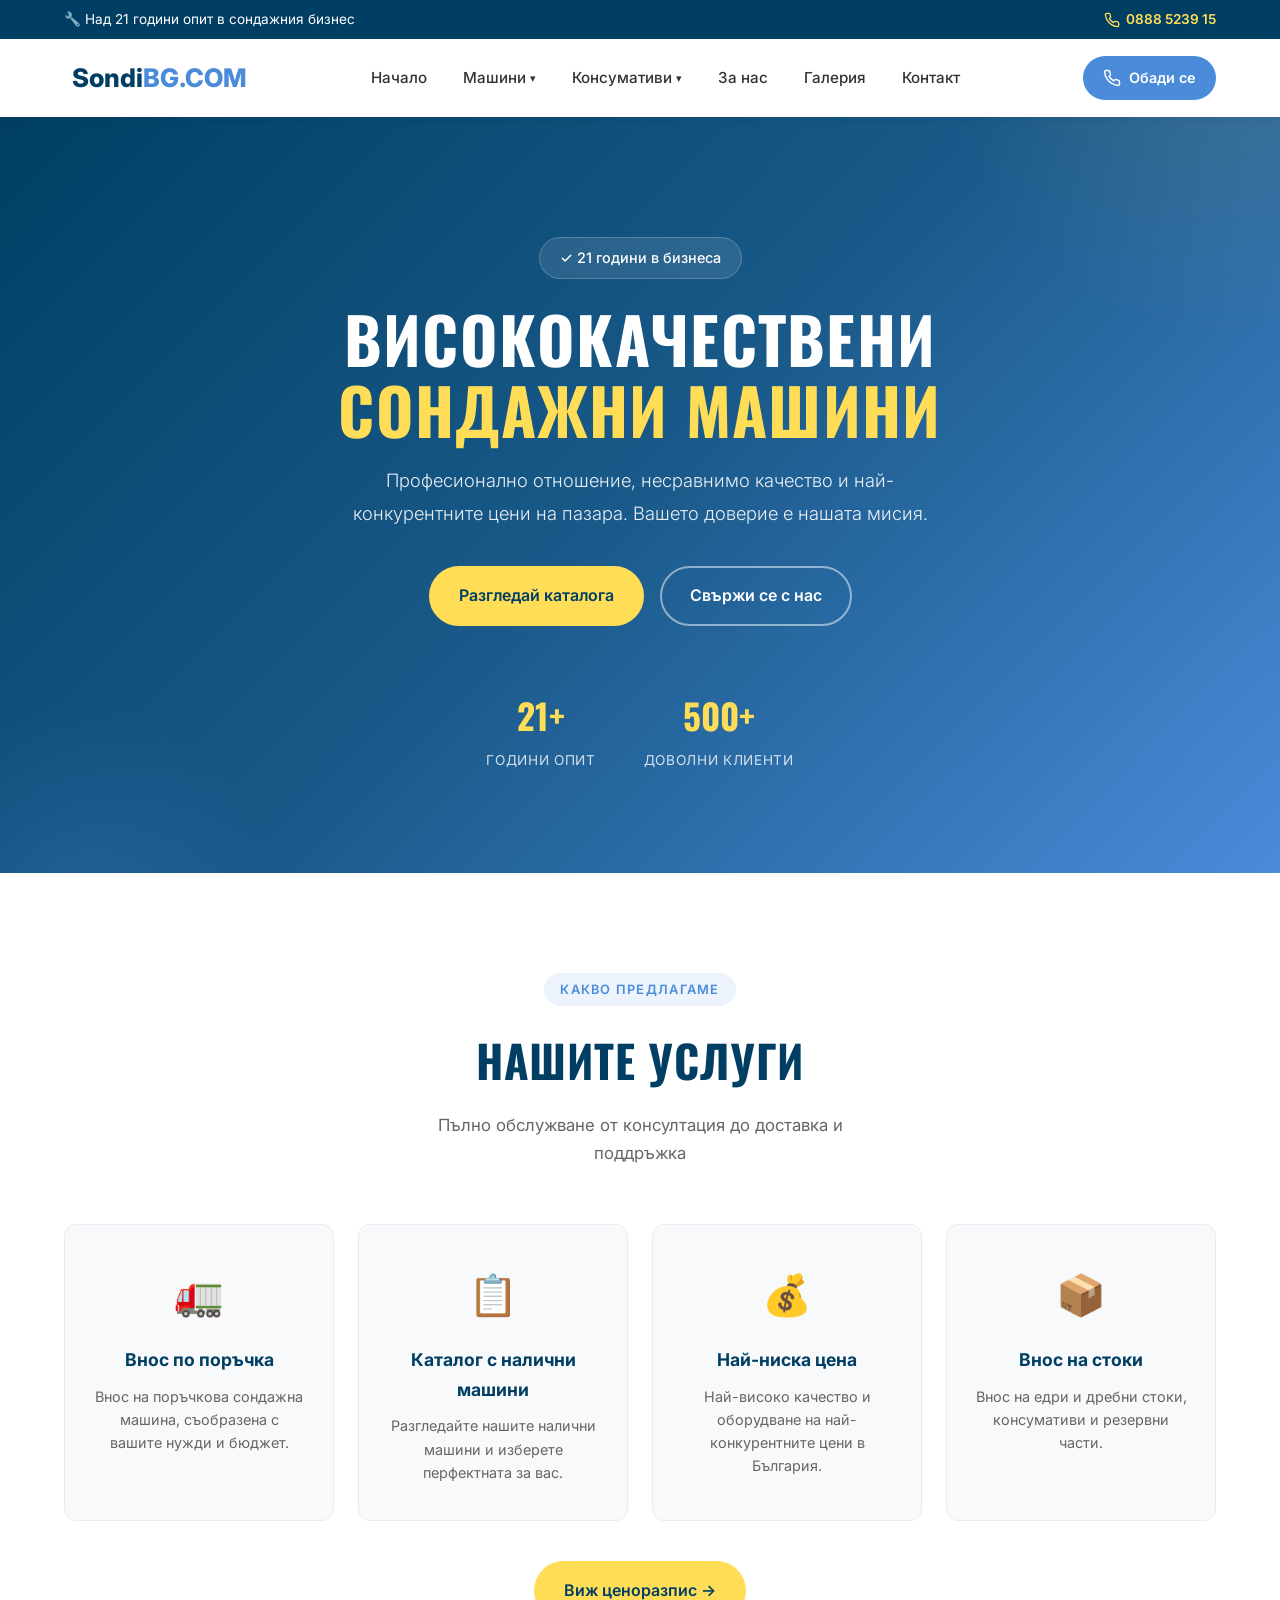
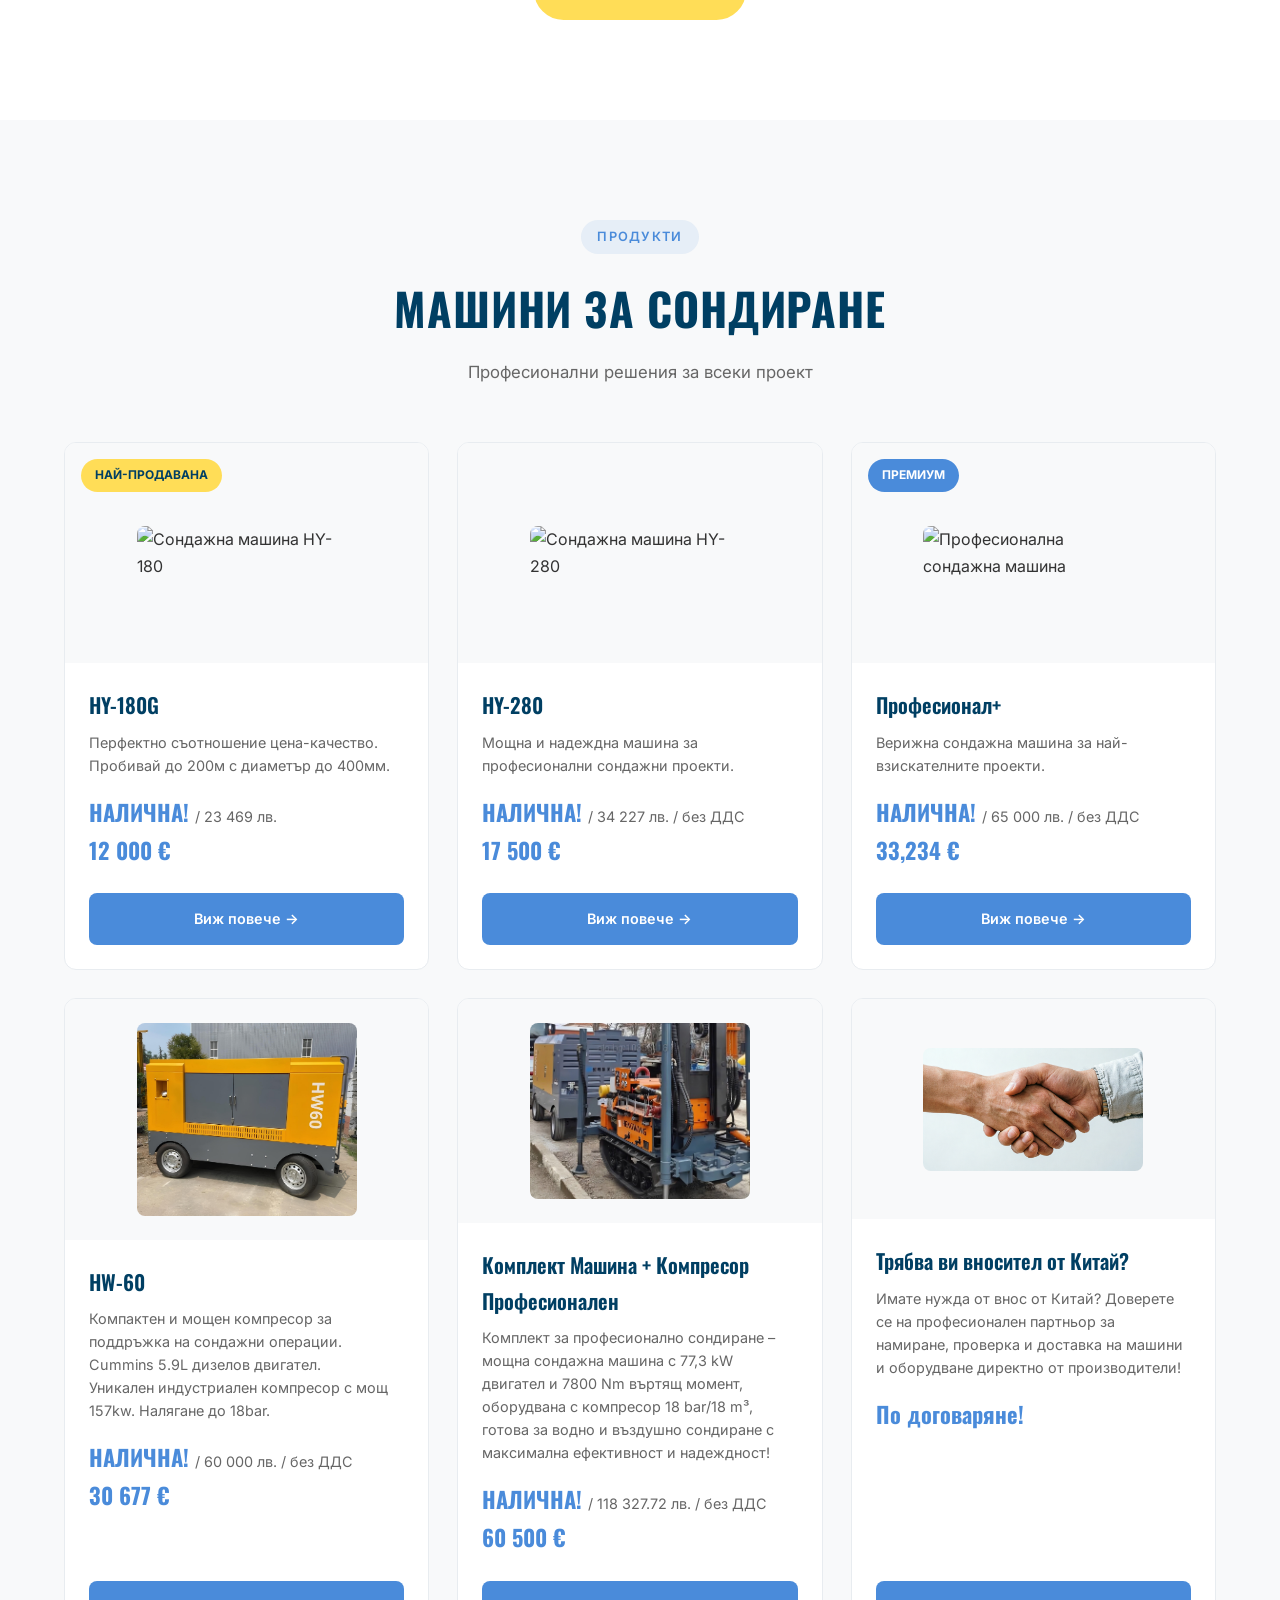
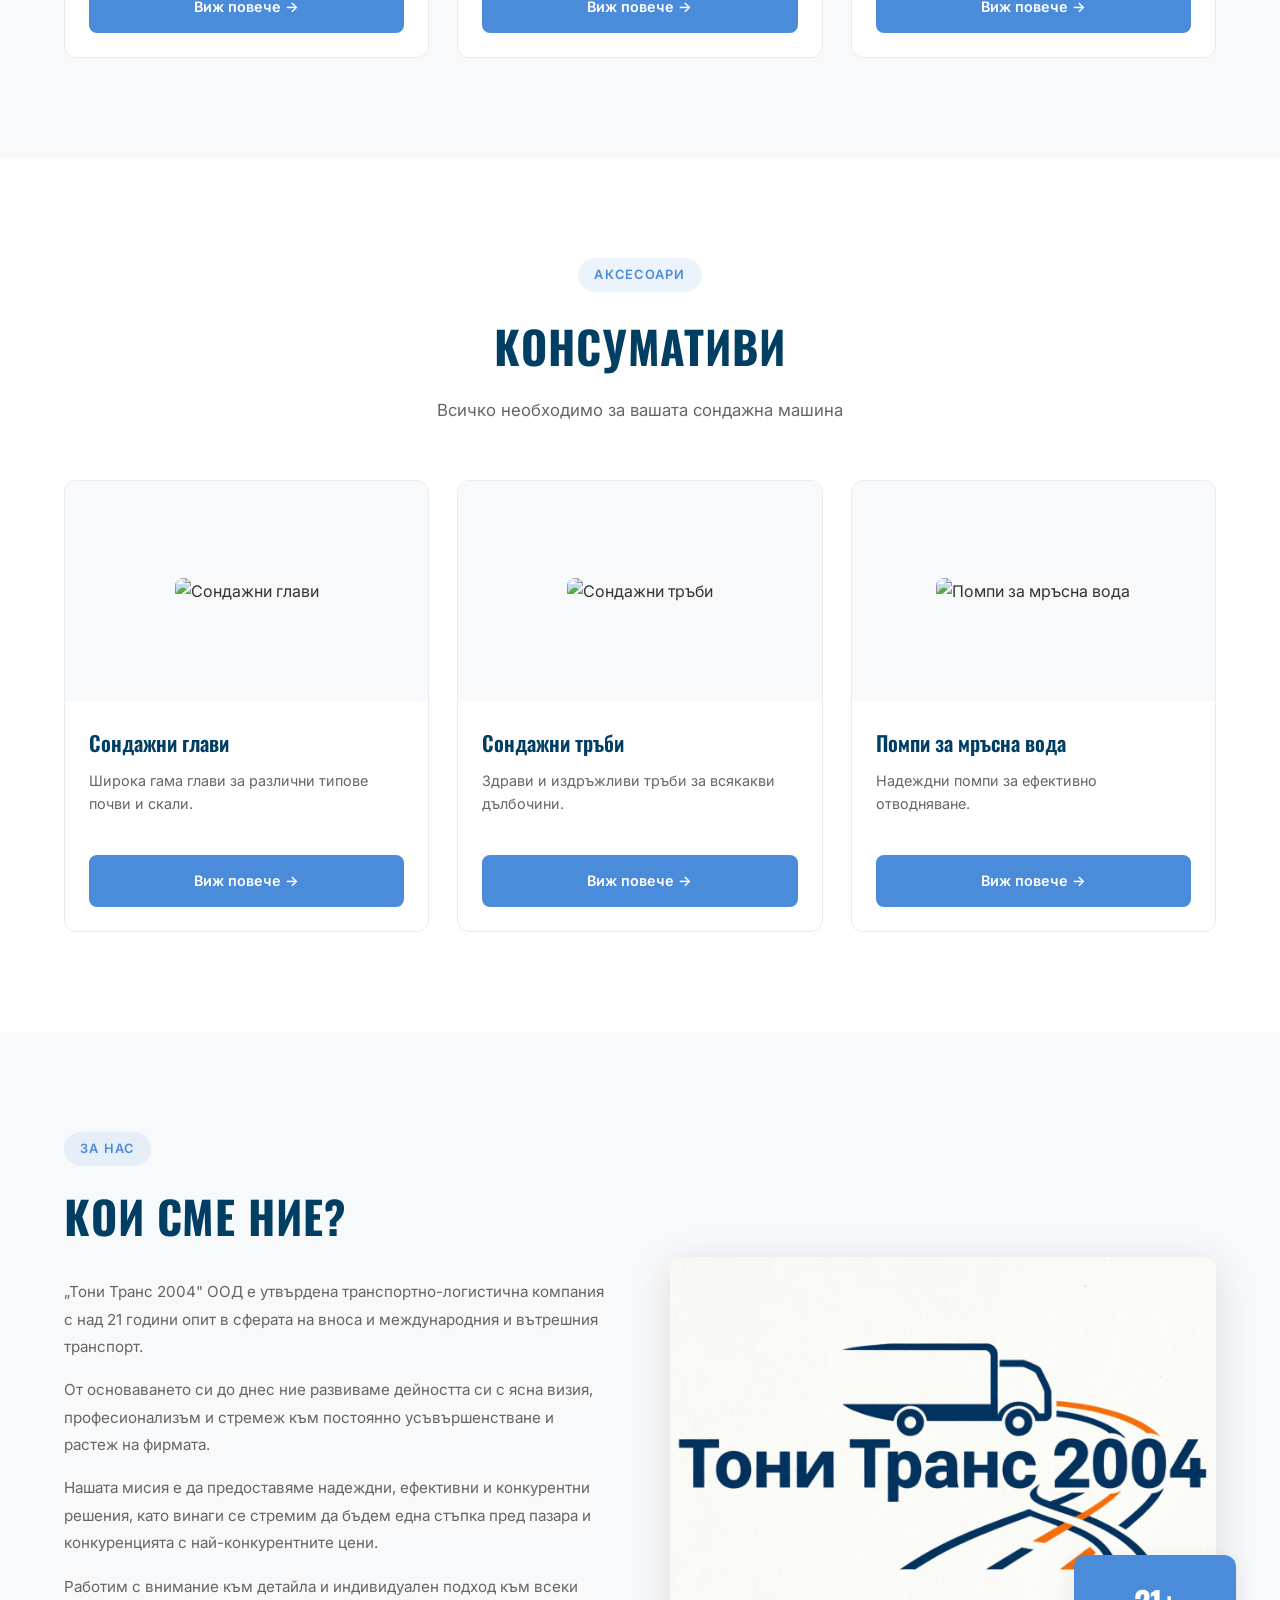
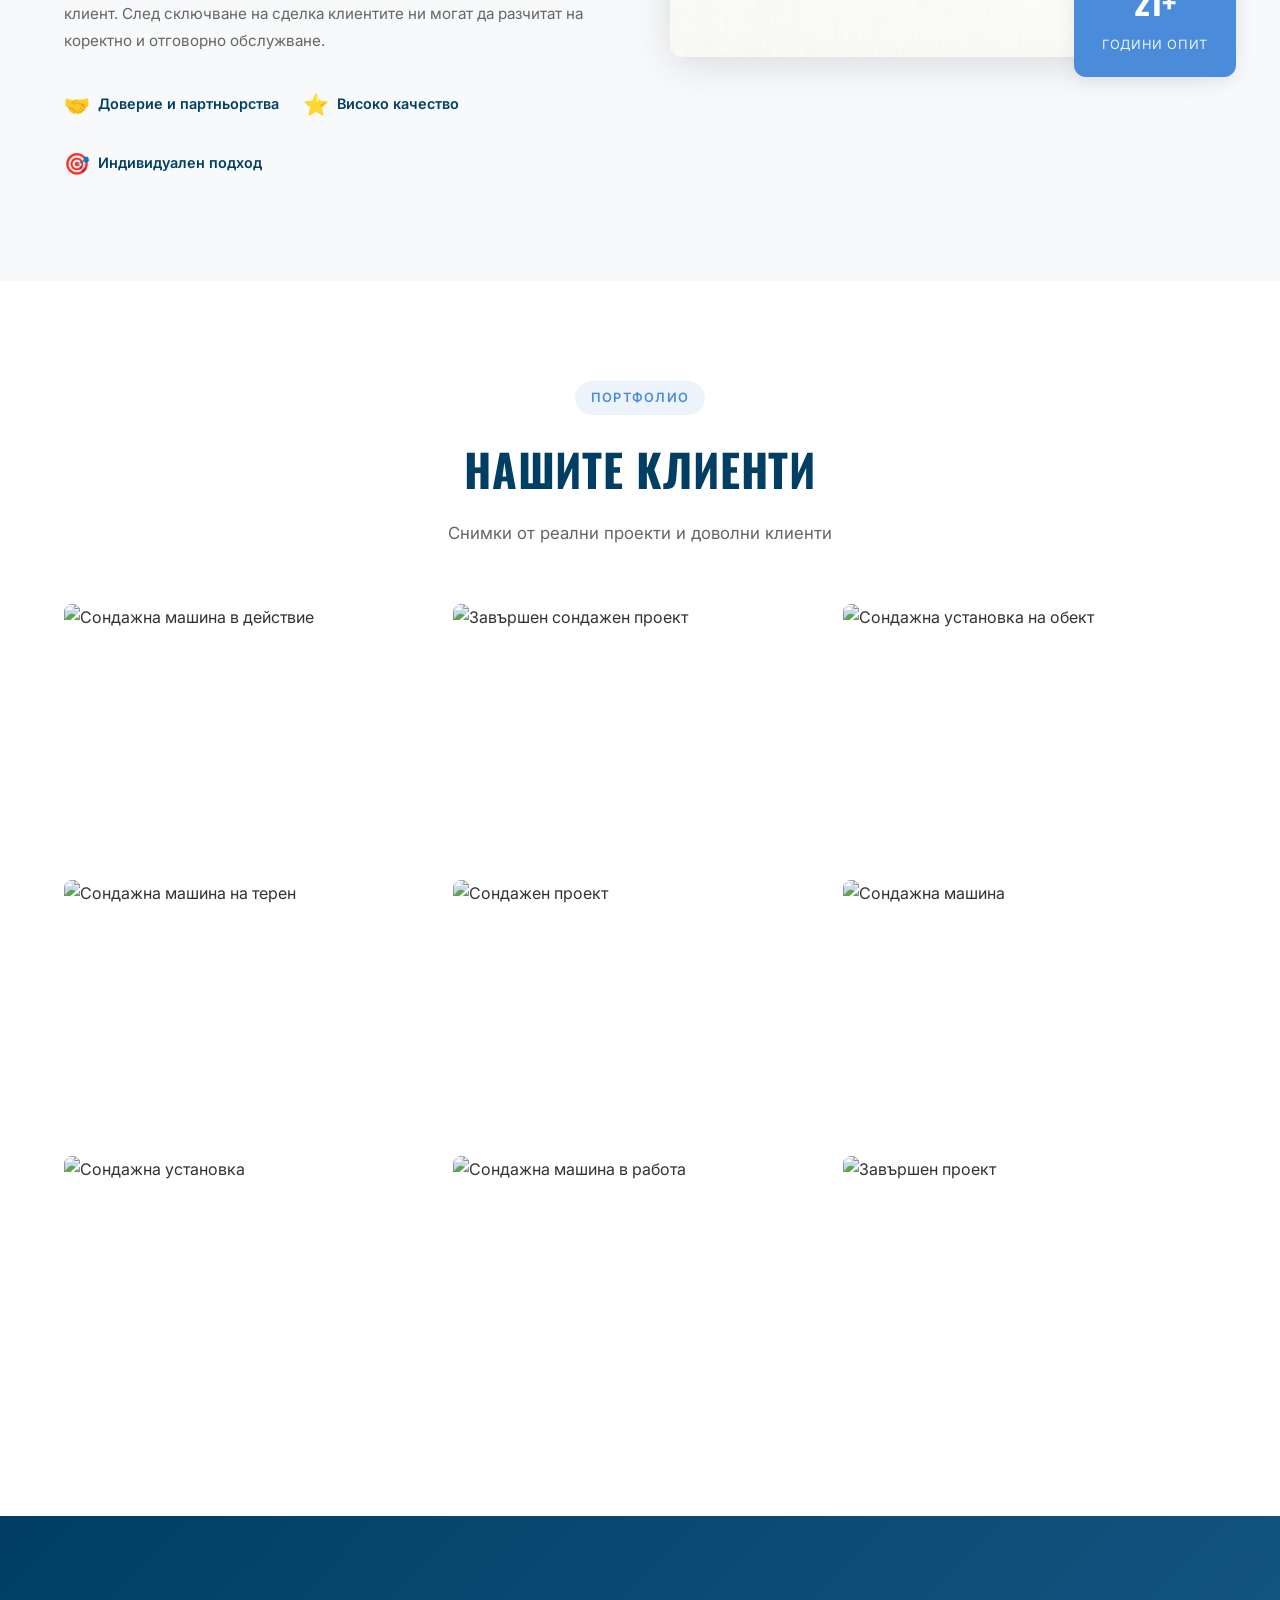
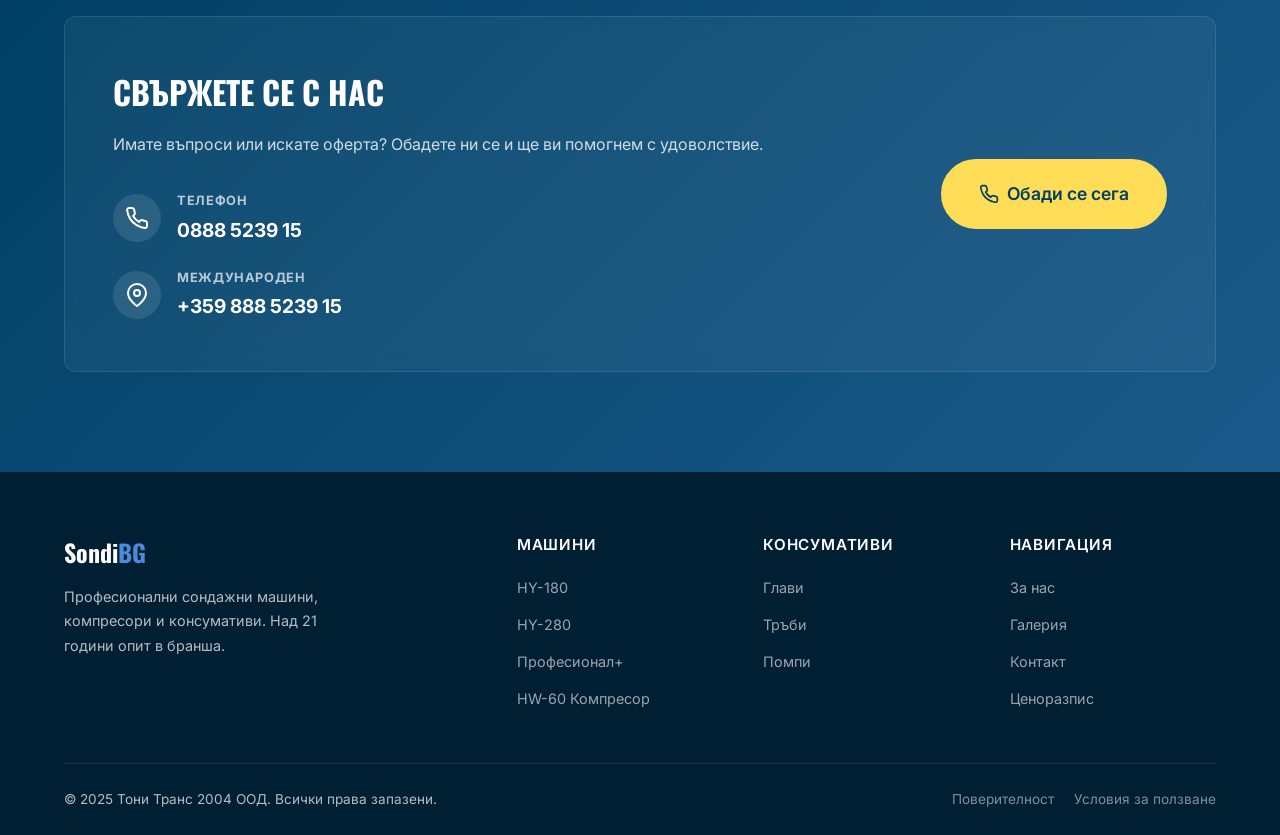
==== commit caf4bfdf: "Update print statement from 'Hello' to 'Goodbye'" ====
--- a/index.html
+++ b/index.html
@@ -157,7 +157,7 @@
                             <h3>HY-180G</h3>
                             <p class="product-desc">Перфектно съотношение цена-качество. Пробивай до 200м с диаметър до 400мм.</p>
                             <div class="product-price">
-                                <span class="price-main">12 000 €</span>
+                                <span class="price-main">НАЛИЧНА! <br>12 000 €</span>
                                 <span class="price-local">/ 23 469 лв.</span>
                             </div>
                         </div>
@@ -470,4 +470,4 @@
 
     <script src="index.js"></script>
 </body>
-</html>+</html>
